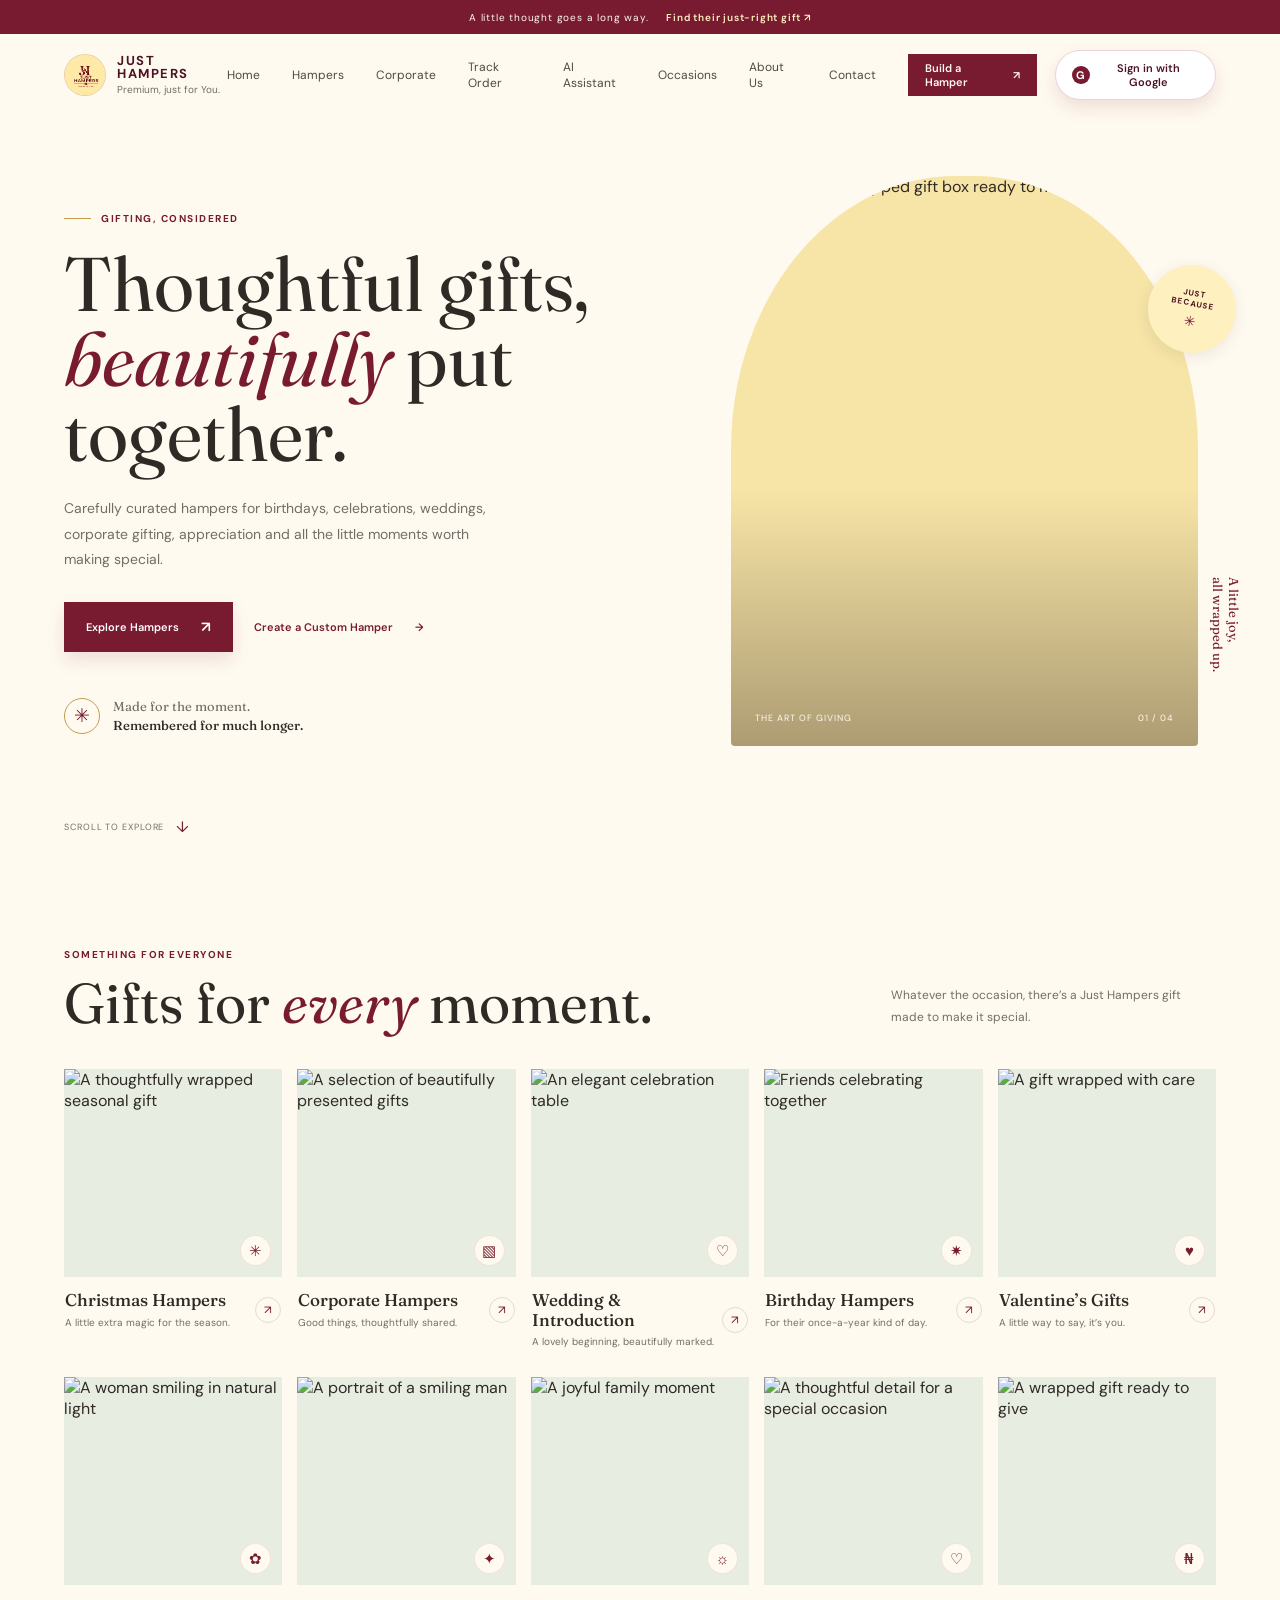
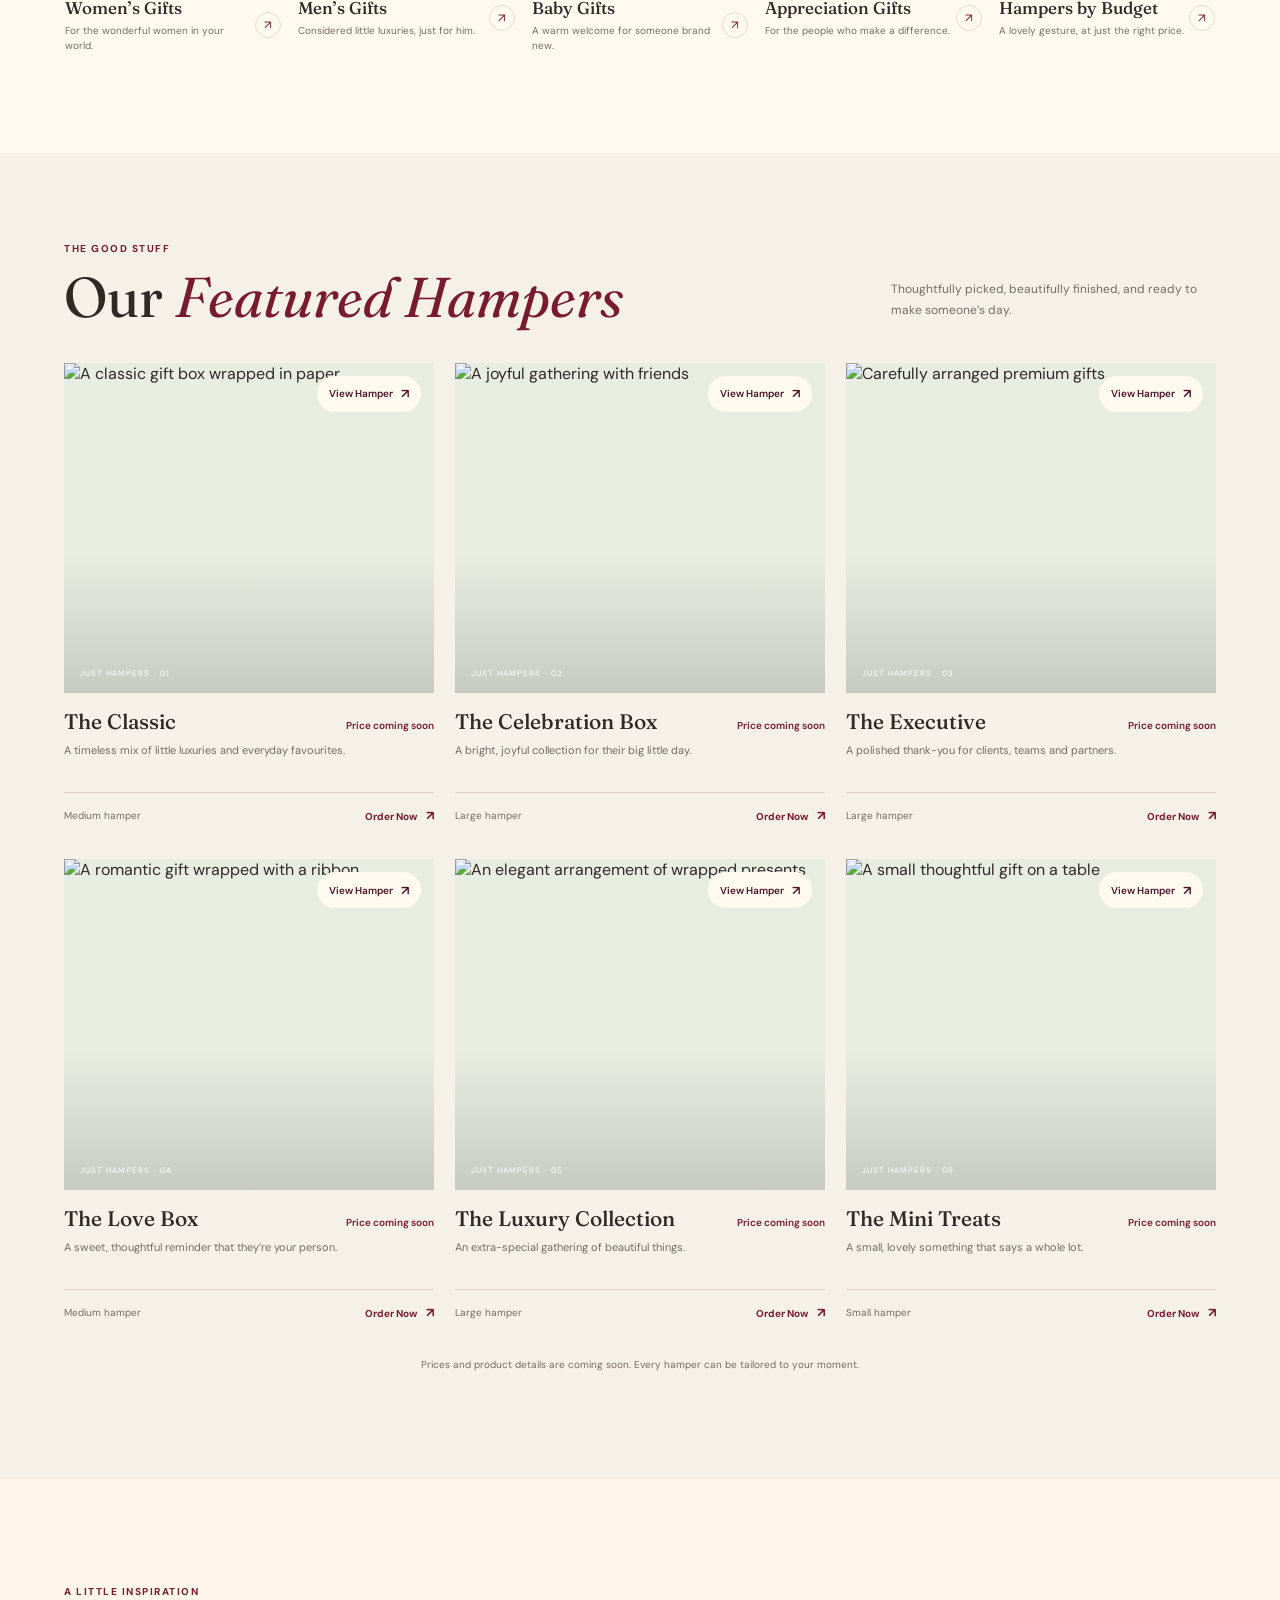
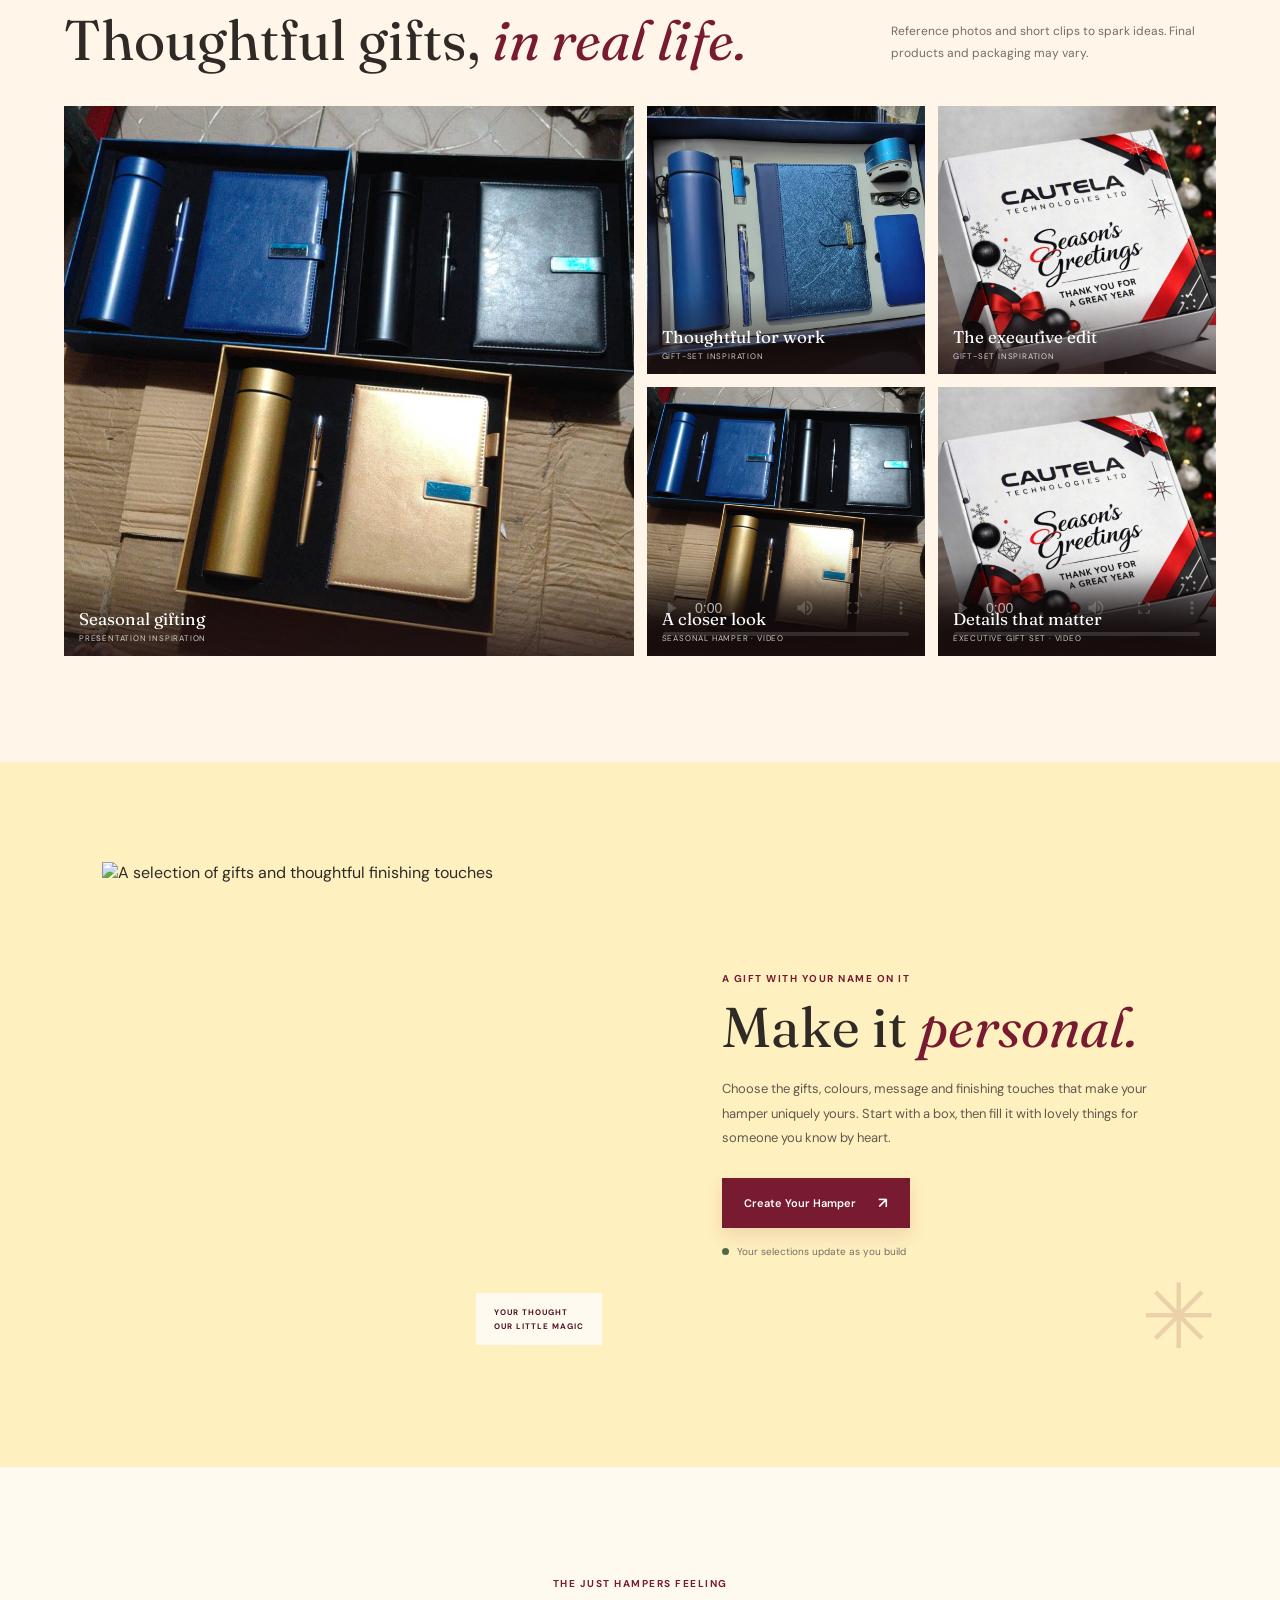
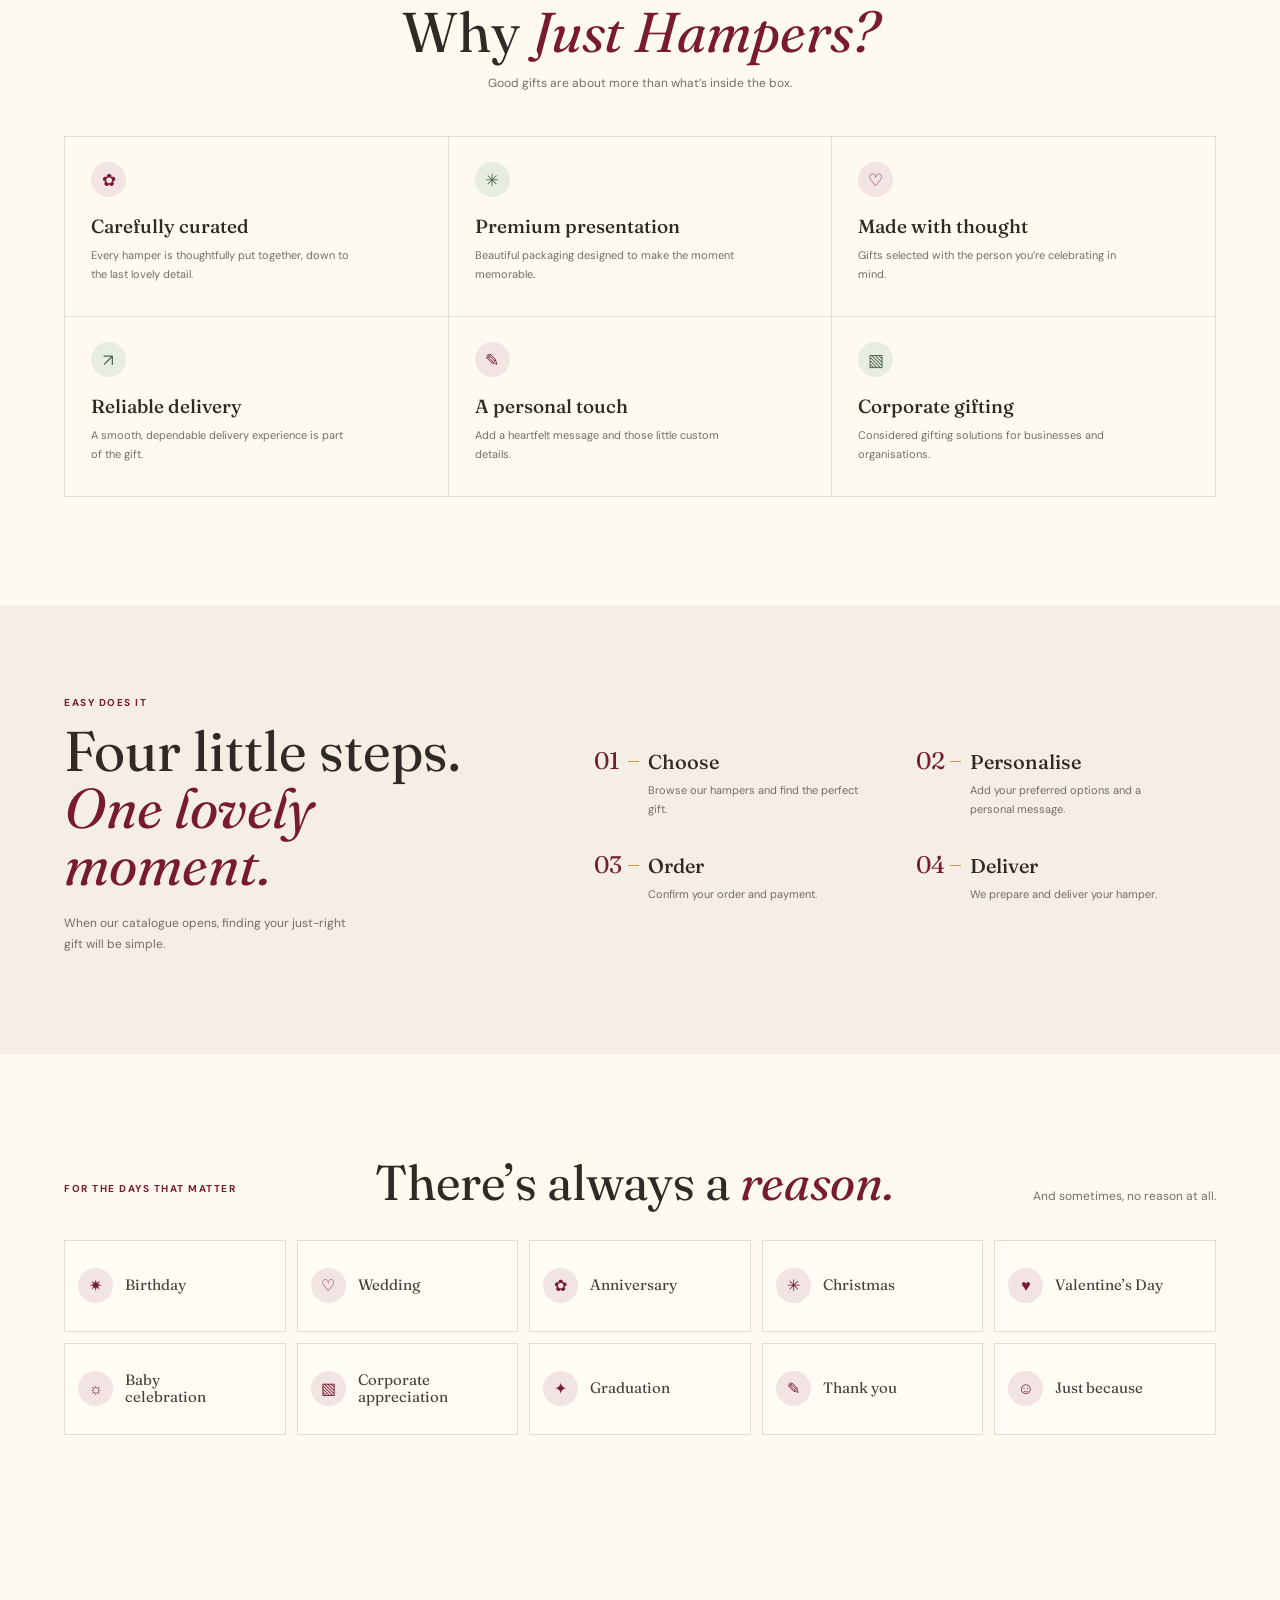
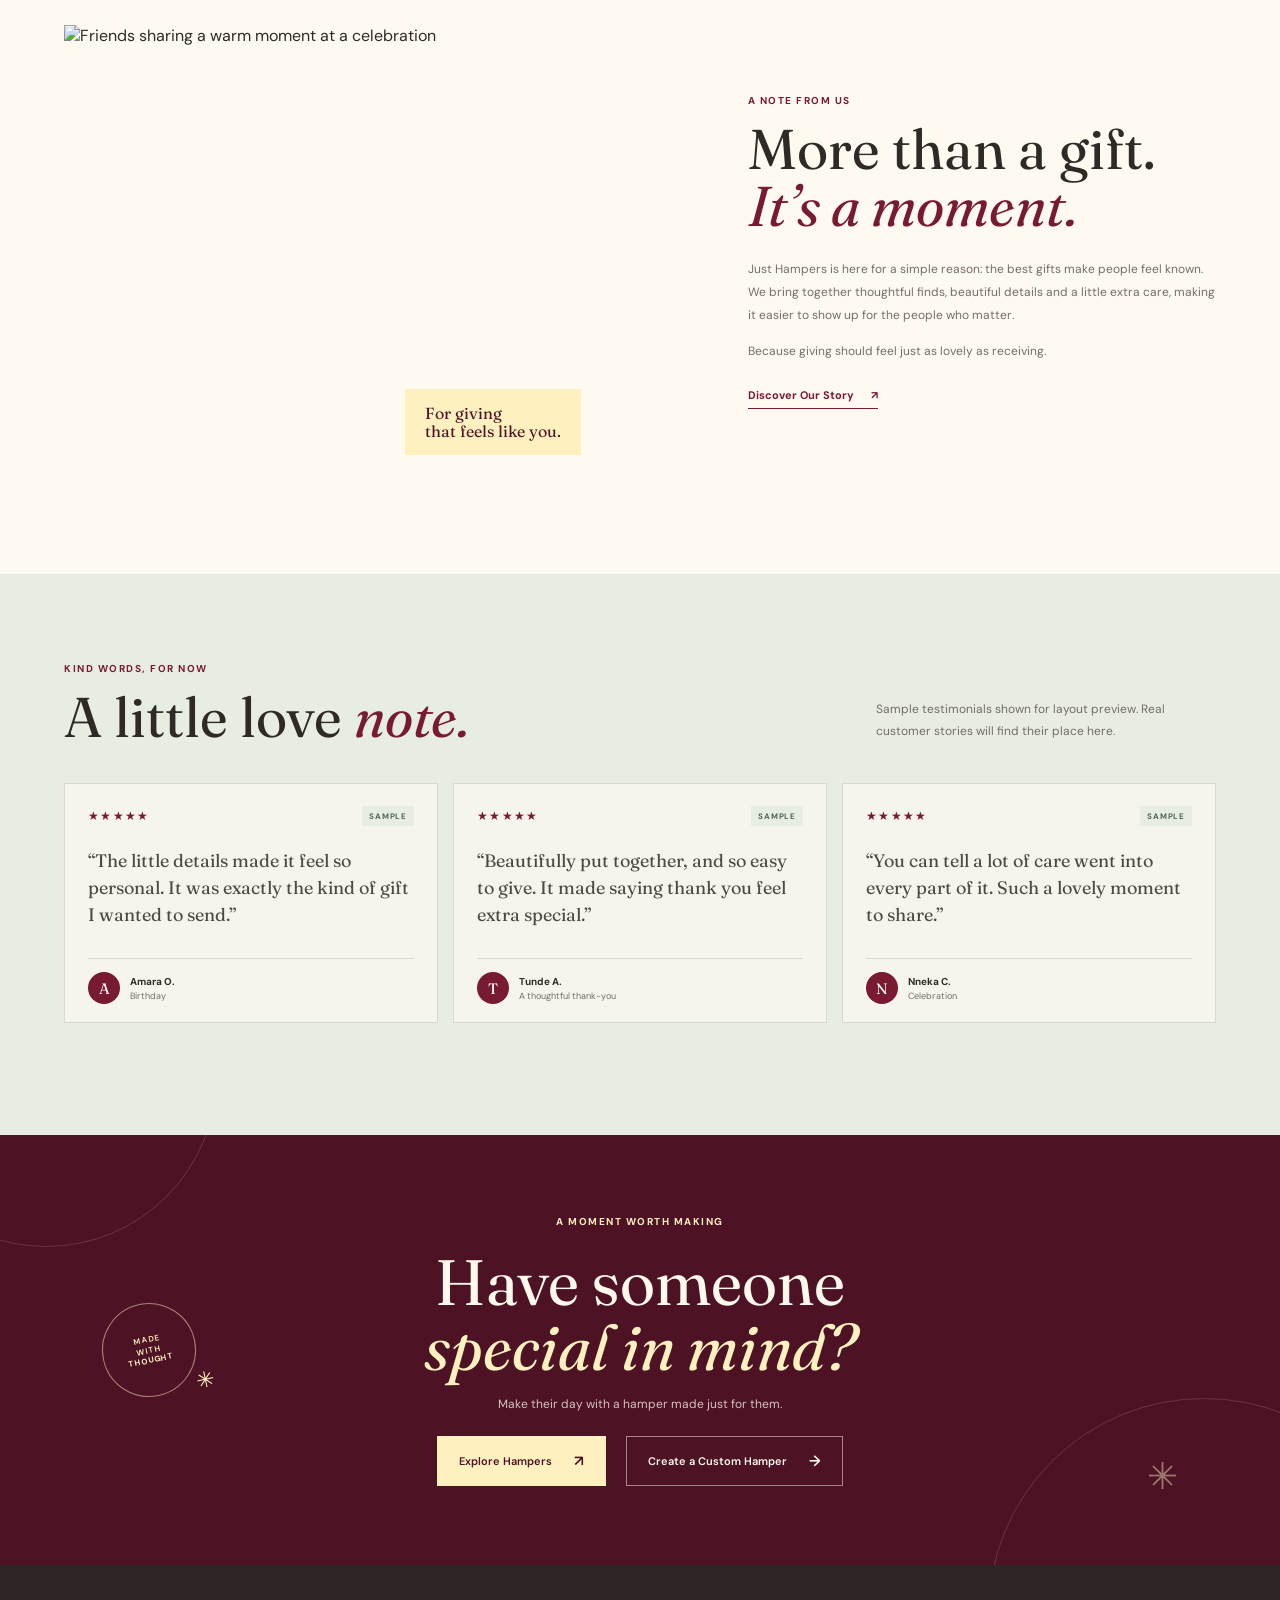
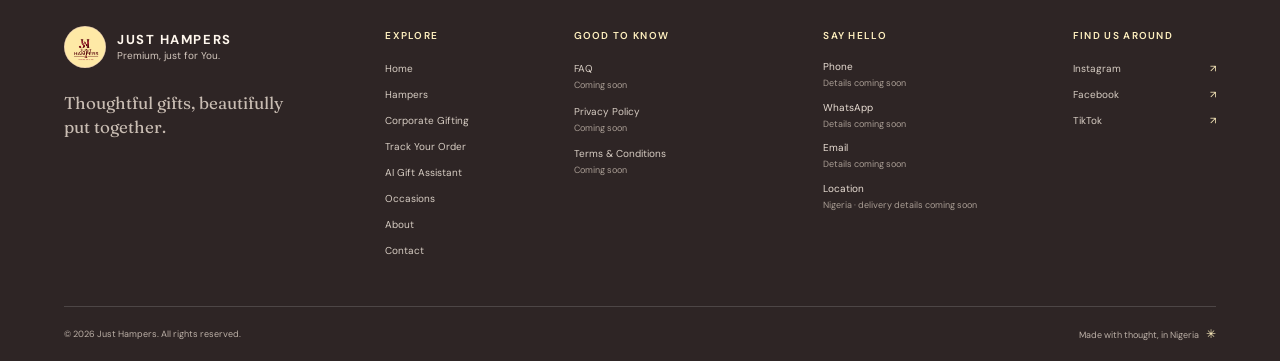
==== index.html @ 3b8e3d03 "Update app" ====
<!doctype html>
<html lang="en">
<head>
  <meta charset="utf-8">
  <meta name="viewport" content="width=device-width, initial-scale=1">
  <meta name="theme-color" content="#fff0bf">
  <meta name="description" content="Thoughtful gifts, beautifully put together. Discover carefully curated hampers for every person, occasion and little in-between moment.">
  <title>Just Hampers | Premium, just for You.</title>
  <link rel="preconnect" href="https://fonts.googleapis.com">
  <link rel="preconnect" href="https://fonts.gstatic.com" crossorigin>
  <link href="https://fonts.googleapis.com/css2?family=DM+Sans:wght@400;500;600;700&family=Fraunces:opsz,wght@9..144,400;9..144,500;9..144,600&display=swap" rel="stylesheet">
  <link rel="icon" type="image/jpeg" href="justhamperlogo.jpeg">
  <link rel="stylesheet" href="styles.css">
  <script defer src="js/auth.js"></script>
  <script defer src="js/data.js"></script>
  <script defer src="js/components.js"></script>
  <script defer src="js/main.js"></script>
</head>
<body>
  <a class="skip-link" href="#main">Skip to content</a>
  <div class="announcement"><span>A little thought goes a long way.</span><a href="#featured">Find their just-right gift <span aria-hidden="true">↗</span></a></div>
  <header class="site-header" id="site-header">
    <a class="brand" href="#home" aria-label="Just Hampers home">
      <img class="brand-mark" src="justhamperlogo.jpeg" alt="" width="46" height="46">
      <span class="brand-copy"><strong>JUST HAMPERS</strong><small>Premium, just for You.</small></span>
    </a>
    <button class="menu-toggle" type="button" aria-label="Open navigation menu" aria-expanded="false" aria-controls="primary-navigation">
      <span></span><span></span>
    </button>
    <nav class="primary-navigation" id="primary-navigation" aria-label="Primary navigation">
      <a href="#home">Home</a>
      <a href="#categories">Hampers</a>
      <a href="corporate.html">Corporate</a>
      <a href="tracking.html">Track Order</a>
      <a href="ai.html">AI Assistant</a>
      <a href="#occasions">Occasions</a>
      <a href="#about">About Us</a>
      <a href="#contact">Contact</a>
      <a class="nav-cta" href="builder.html">Build a Hamper <span aria-hidden="true">↗</span></a>
    </nav>
    <div class="auth-widget" data-auth-root aria-live="polite"></div>
  </header>

  <main id="main">
    <section class="hero section-wrap" id="home" aria-labelledby="hero-title">
      <div class="hero-copy reveal">
        <p class="eyebrow"><span class="eyebrow-line"></span> Gifting, considered</p>
        <h1 id="hero-title">Thoughtful gifts,<br><em>beautifully</em> put together.</h1>
        <p class="hero-intro">Carefully curated hampers for birthdays, celebrations, weddings, corporate gifting, appreciation and all the little moments worth making special.</p>
        <div class="hero-actions">
          <a class="button button-primary" href="#featured">Explore Hampers <span aria-hidden="true">↗</span></a>
          <a class="button button-text" href="builder.html">Create a Custom Hamper <span aria-hidden="true">→</span></a>
        </div>
        <div class="hero-note"><span class="note-spark" aria-hidden="true">✳</span><span>Made for the moment.<br><strong>Remembered for much longer.</strong></span></div>
      </div>
      <div class="hero-visual reveal" aria-label="A thoughtfully wrapped gift hamper">
        <div class="hero-image-frame">
          <img src="https://images.unsplash.com/photo-1549465220-1a8b9238cd48?auto=format&amp;fit=crop&amp;w=1200&amp;q=85" alt="A beautifully wrapped gift box ready to make someone's day" fetchpriority="high">
          <span class="image-caption"><span>THE ART OF GIVING</span><span>01 / 04</span></span>
        </div>
        <div class="hero-seal" aria-hidden="true"><span>JUST</span><span>BECAUSE</span><i>✳</i></div>
        <p class="hero-side-note">A little joy,<br>all wrapped up.</p>
      </div>
      <a class="scroll-cue" href="#categories"><span>Scroll to explore</span><span aria-hidden="true">↓</span></a>
    </section>

    <section class="categories-section section-pad" id="categories" aria-labelledby="categories-title">
      <div class="section-heading reveal">
        <div><p class="eyebrow">Something for everyone</p><h2 id="categories-title">Gifts for <em>every</em> moment.</h2></div>
        <p>Whatever the occasion, there’s a Just Hampers gift made to make it special.</p>
      </div>
      <div class="category-grid" id="category-grid" aria-live="polite"></div>
    </section>

    <section class="featured-section section-pad" id="featured" aria-labelledby="featured-title">
      <div class="section-heading reveal">
        <div><p class="eyebrow">The good stuff</p><h2 id="featured-title">Our <em>Featured Hampers</em></h2></div>
        <p>Thoughtfully picked, beautifully finished, and ready to make someone’s day.</p>
      </div>
      <div class="product-grid" id="product-grid" aria-live="polite"></div>
      <p class="catalogue-note">Prices and product details are coming soon. Every hamper can be tailored to your moment.</p>
    </section>

    <section class="gift-lookbook section-pad" id="gift-lookbook" aria-labelledby="lookbook-title">
      <div class="section-heading reveal">
        <div><p class="eyebrow">A little inspiration</p><h2 id="lookbook-title">Thoughtful gifts, <em>in real life.</em></h2></div>
        <p>Reference photos and short clips to spark ideas. Final products and packaging may vary.</p>
      </div>
      <div class="gift-gallery">
        <figure class="gift-gallery-card gift-gallery-lead reveal"><img src="oy.jpeg" alt="Seasonal corporate hamper in a white presentation box with red and black ribbon details" loading="lazy"><figcaption><span>Seasonal gifting</span><small>Presentation inspiration</small></figcaption></figure>
        <figure class="gift-gallery-card reveal"><img src="ylbk.jpeg" alt="Three premium desk gift sets with drink flasks, notebooks and pens" loading="lazy"><figcaption><span>Thoughtful for work</span><small>Gift-set inspiration</small></figcaption></figure>
        <figure class="gift-gallery-card reveal"><img src="iyn%20.jpeg" alt="Blue corporate gift box with a flask, notebook, pen and desk accessories" loading="lazy"><figcaption><span>The executive edit</span><small>Gift-set inspiration</small></figcaption></figure>
        <figure class="gift-gallery-card gift-gallery-video reveal"><video controls playsinline preload="metadata" poster="oy.jpeg" aria-label="Short video showcasing a seasonal corporate gift box"><source src="yru.mp4" type="video/mp4">Your browser does not support this video.</video><figcaption><span>A closer look</span><small>Seasonal hamper · video</small></figcaption></figure>
        <figure class="gift-gallery-card gift-gallery-video reveal"><video controls playsinline preload="metadata" poster="iyn%20.jpeg" aria-label="Short video showcasing a blue executive gift set"><source src="kbh76.mp4" type="video/mp4">Your browser does not support this video.</video><figcaption><span>Details that matter</span><small>Executive gift set · video</small></figcaption></figure>
      </div>
    </section>

    <section class="custom-section" id="custom" aria-labelledby="custom-title">
      <div class="custom-visual reveal">
        <img src="https://images.unsplash.com/photo-1513201099705-a9746e1e201f?auto=format&amp;fit=crop&amp;w=1200&amp;q=85" alt="A selection of gifts and thoughtful finishing touches" loading="lazy">
        <div class="custom-photo-label"><span>YOUR THOUGHT</span><span>OUR LITTLE MAGIC</span></div>
      </div>
      <div class="custom-copy reveal">
        <p class="eyebrow">A gift with your name on it</p>
        <h2 id="custom-title">Make it <em>personal.</em></h2>
        <p>Choose the gifts, colours, message and finishing touches that make your hamper uniquely yours. Start with a box, then fill it with lovely things for someone you know by heart.</p>
        <a class="button button-primary" href="builder.html">Create Your Hamper <span aria-hidden="true">↗</span></a>
        <span class="coming-note"><span class="status-dot"></span> Your selections update as you build</span>
      </div>
      <span class="custom-star" aria-hidden="true">✳</span>
    </section>

    <section class="why-section section-pad" aria-labelledby="why-title">
      <div class="section-heading section-heading-centered reveal">
        <div><p class="eyebrow">The Just Hampers feeling</p><h2 id="why-title">Why <em>Just Hampers?</em></h2></div>
        <p>Good gifts are about more than what’s inside the box.</p>
      </div>
      <div class="feature-grid" id="feature-grid"></div>
    </section>

    <section class="process-section section-pad" aria-labelledby="process-title">
      <div class="process-heading reveal"><p class="eyebrow">Easy does it</p><h2 id="process-title">Four little steps.<br><em>One lovely moment.</em></h2><p>When our catalogue opens, finding your just-right gift will be simple.</p></div>
      <div class="process-list" id="process-list"></div>
    </section>

    <section class="occasion-section section-pad" id="occasions" aria-labelledby="occasion-title">
      <div class="occasion-heading reveal"><p class="eyebrow">For the days that matter</p><h2 id="occasion-title">There’s always a <em>reason.</em></h2><p>And sometimes, no reason at all.</p></div>
      <div class="occasion-track" id="occasion-track" aria-label="Occasions for gifting"></div>
    </section>

    <section class="about-section section-pad" id="about" aria-labelledby="about-title">
      <div class="about-image reveal"><img src="https://images.unsplash.com/photo-1527529482837-4698179dc6ce?auto=format&amp;fit=crop&amp;w=1000&amp;q=85" alt="Friends sharing a warm moment at a celebration" loading="lazy"><span class="about-image-note">For giving<br>that feels like you.</span></div>
      <div class="about-copy reveal"><p class="eyebrow">A note from us</p><h2 id="about-title">More than a gift.<br><em>It’s a moment.</em></h2><p>Just Hampers is here for a simple reason: the best gifts make people feel known. We bring together thoughtful finds, beautiful details and a little extra care, making it easier to show up for the people who matter.</p><p>Because giving should feel just as lovely as receiving.</p><a class="text-link" href="#contact">Discover Our Story <span aria-hidden="true">↗</span></a></div>
    </section>

    <section class="testimonial-section section-pad" aria-labelledby="testimonial-title">
      <div class="section-heading reveal"><div><p class="eyebrow">Kind words, for now</p><h2 id="testimonial-title">A little love <em>note.</em></h2></div><p>Sample testimonials shown for layout preview. Real customer stories will find their place here.</p></div>
      <div class="testimonial-grid" id="testimonial-grid"></div>
    </section>

    <section class="final-cta" aria-labelledby="cta-title">
      <div class="cta-stamp" aria-hidden="true">MADE<br>WITH<br><span>THOUGHT</span><i>✳</i></div>
      <p class="eyebrow">A moment worth making</p>
      <h2 id="cta-title">Have someone<br><em>special in mind?</em></h2>
      <p>Make their day with a hamper made just for them.</p>
      <div class="hero-actions cta-actions"><a class="button button-light" href="#featured">Explore Hampers <span aria-hidden="true">↗</span></a><a class="button button-outline-light" href="builder.html">Create a Custom Hamper <span aria-hidden="true">→</span></a></div>
      <span class="cta-decoration" aria-hidden="true">✳</span>
    </section>
  </main>

  <footer class="site-footer" id="contact">
    <div class="footer-main">
      <div class="footer-brand"><a class="brand brand-footer" href="#home"><img class="brand-mark" src="justhamperlogo.jpeg" alt="" width="46" height="46"><span class="brand-copy"><strong>JUST HAMPERS</strong><small>Premium, just for You.</small></span></a><p>Thoughtful gifts, beautifully<br>put together.</p></div>
      <div class="footer-column"><h2>Explore</h2><a href="#home">Home</a><a href="#categories">Hampers</a><a href="corporate.html">Corporate Gifting</a><a href="tracking.html">Track Your Order</a><a href="ai.html">AI Gift Assistant</a><a href="#occasions">Occasions</a><a href="#about">About</a><a href="#contact">Contact</a></div>
      <div class="footer-column"><h2>Good to know</h2><button type="button" data-dialog="info" data-title="Frequently asked questions">FAQ <span>Coming soon</span></button><button type="button" data-dialog="info" data-title="Privacy policy">Privacy Policy <span>Coming soon</span></button><button type="button" data-dialog="info" data-title="Terms &amp; conditions">Terms &amp; Conditions <span>Coming soon</span></button></div>
      <div class="footer-column footer-contact"><h2>Say hello</h2><p>Phone <span>Details coming soon</span></p><p>WhatsApp <span>Details coming soon</span></p><p>Email <span>Details coming soon</span></p><p>Location <span>Nigeria · delivery details coming soon</span></p></div>
      <div class="footer-column footer-social"><h2>Find us around</h2><a href="#contact" aria-label="Instagram details coming soon">Instagram <span>↗</span></a><a href="#contact" aria-label="Facebook details coming soon">Facebook <span>↗</span></a><a href="#contact" aria-label="TikTok details coming soon">TikTok <span>↗</span></a></div>
    </div>
    <div class="footer-bottom"><span>© 2026 Just Hampers. All rights reserved.</span><span>Made with thought, in Nigeria <i aria-hidden="true">✳</i></span></div>
  </footer>

  <dialog class="site-dialog" id="site-dialog" aria-labelledby="dialog-title">
    <button class="dialog-close" type="button" aria-label="Close dialog">×</button>
    <p class="eyebrow">JUST HAMPERS</p><h2 id="dialog-title">A little more soon.</h2><p id="dialog-copy">We’re putting the finishing touches on this experience. Check back soon.</p><button class="button button-primary dialog-action" type="button">Lovely, thanks <span aria-hidden="true">↗</span></button>
  </dialog>
</body>
</html>
---- styles.css ----
:root {
  color-scheme: light;
  --paper: #fffaf0;
  --cream: #fff0bf;
  --cream-deep: #f7e5a7;
  --ink: #302a27;
  --muted: #746d67;
  --berry: #781b31;
  --berry-dark: #4d1325;
  --berry-soft: #f3e4e4;
  --sage: #e8ede2;
  --sage-dark: #52664c;
  --peach: #f2d9ca;
  --gold: #c69b4c;
  --line: rgba(73, 40, 36, .15);
  --serif: 'Fraunces', Georgia, serif;
  --sans: 'DM Sans', 'Helvetica Neue', sans-serif;
  --content: 1240px;
  font-family: var(--sans);
  color: var(--ink);
  background: var(--paper);
  font-synthesis: none;
  text-rendering: optimizeLegibility;
  -webkit-font-smoothing: antialiased;
  -moz-osx-font-smoothing: grayscale;
  scroll-behavior: smooth;
}

* { box-sizing: border-box; }
body { margin: 0; min-width: 320px; background: var(--paper); }
body.menu-open { overflow: hidden; }
button, a { font: inherit; }
a { color: inherit; text-decoration: none; }
button { color: inherit; }
img { display: block; max-width: 100%; }
::selection { color: #fffaf0; background: var(--berry); }

.skip-link { position: fixed; z-index: 100; top: 8px; left: 8px; padding: 12px 16px; color: #fff; background: var(--berry-dark); transform: translateY(-150%); }
.skip-link:focus { transform: translateY(0); }
:focus-visible { outline: 3px solid var(--gold); outline-offset: 4px; }

.announcement { min-height: 34px; display: flex; align-items: center; justify-content: center; gap: 18px; padding: 6px 20px; color: #fff9ef; background: var(--berry); font-size: 10px; letter-spacing: .08em; }
.announcement a { color: var(--cream); font-weight: 600; transition: color .2s ease; }
.announcement a:hover { color: #fff; }

.site-header { position: sticky; z-index: 20; top: 0; display: flex; align-items: center; justify-content: space-between; width: 100%; min-height: 82px; padding: 12px max(5vw, calc((100vw - var(--content)) / 2)); border-bottom: 1px solid transparent; background: rgba(255, 250, 240, .94); transition: min-height .25s ease, box-shadow .25s ease, border-color .25s ease, background .25s ease; backdrop-filter: blur(14px); }
.site-header.is-scrolled { min-height: 70px; border-color: var(--line); box-shadow: 0 7px 24px rgba(63, 38, 29, .08); background: rgba(255, 250, 240, .98); }
.brand { display: inline-flex; align-items: center; gap: 11px; min-width: 0; }
.brand-mark { width: 42px; height: 42px; flex: 0 0 42px; border: 1px solid rgba(120, 27, 49, .16); border-radius: 50%; background: var(--cream); object-fit: cover; object-position: center 38%; }
.brand-copy { display: flex; flex-direction: column; gap: 3px; }
.brand-copy strong { color: var(--berry-dark); font-size: 13px; line-height: 1; letter-spacing: .12em; }
.brand-copy small { color: var(--muted); font-size: 10px; }
.primary-navigation { display: flex; align-items: center; gap: clamp(18px, 2.5vw, 34px); }
.primary-navigation > a:not(.nav-cta) { position: relative; padding: 8px 0; color: #514943; font-size: 12px; transition: color .2s ease; }
.primary-navigation > a:not(.nav-cta)::after { position: absolute; right: 0; bottom: 2px; left: 0; height: 1px; background: var(--berry); content: ''; transform: scaleX(0); transform-origin: left; transition: transform .2s ease; }
.primary-navigation > a:not(.nav-cta):hover { color: var(--berry); }
.primary-navigation > a:not(.nav-cta):hover::after { transform: scaleX(1); }
.nav-cta { display: inline-flex; align-items: center; gap: 14px; min-height: 42px; padding: 0 17px; color: #fffaf0; background: var(--berry); font-size: 11px; font-weight: 600; transition: transform .2s ease, background .2s ease; }
.nav-cta:hover { background: var(--berry-dark); transform: translateY(-2px); }

.auth-widget { display: flex; align-items: center; justify-content: flex-end; margin-left: 18px; }
.auth-widget-inline { margin-left: 12px; }
.auth-chip {
  display: inline-flex;
  align-items: center;
  gap: 10px;
  padding: 8px 12px;
  border: 1px solid rgba(120, 27, 49, 0.18);
  border-radius: 999px;
  background: rgba(255, 255, 255, 0.72);
  box-shadow: 0 8px 18px rgba(58, 39, 31, 0.06);
}
.auth-avatar {
  width: 32px;
  height: 32px;
  border: 1px solid rgba(120, 27, 49, 0.2);
  border-radius: 50%;
  object-fit: cover;
}
.auth-copy { display: flex; flex-direction: column; line-height: 1.1; }
.auth-copy span { color: var(--muted); font-size: 9px; text-transform: uppercase; letter-spacing: 0.08em; }
.auth-copy strong { color: var(--ink); font-size: 12px; }
.auth-signout, .auth-button {
  border: 1px solid rgba(120, 27, 49, 0.18);
  border-radius: 999px;
  background: #fff;
  color: var(--berry-dark);
  font: inherit;
  font-size: 11px;
  font-weight: 600;
  cursor: pointer;
  transition: transform 0.2s ease, box-shadow 0.2s ease;
}
.auth-signout { padding: 7px 10px; }
.auth-button {
  display: inline-flex;
  align-items: center;
  gap: 8px;
  padding: 10px 16px;
  box-shadow: 0 8px 18px rgba(120, 27, 49, 0.12);
}
.auth-button span { display: inline-flex; align-items: center; justify-content: center; width: 18px; height: 18px; border-radius: 50%; background: var(--berry); color: white; font-weight: 700; }
.auth-button:hover, .auth-signout:hover { transform: translateY(-1px); }
.welcome-line { margin: 8px 0 0; color: var(--berry-dark); font-size: 12px; font-weight: 600; }
.auth-gate-note {
  margin-top: 10px;
  padding: 10px 12px;
  border: 1px solid rgba(120, 27, 49, 0.18);
  border-radius: 12px;
  background: #fff7f0;
  color: var(--muted);
  font-size: 12px;
  line-height: 1.5;
}
.auth-gate-note strong { color: var(--berry-dark); }
.menu-toggle { display: none; }

.section-wrap, .section-pad { width: min(var(--content), calc(100% - 10vw)); margin-inline: auto; }
.section-pad { padding-block: 106px; }
.hero { position: relative; display: grid; grid-template-columns: minmax(0, .95fr) minmax(350px, .9fr); align-items: center; gap: clamp(55px, 8vw, 116px); min-height: min(750px, calc(100svh - 116px)); padding-block: 60px 100px; }
.hero-copy { position: relative; z-index: 1; padding-top: 5px; }
.eyebrow { display: flex; align-items: center; gap: 10px; margin: 0 0 20px; color: var(--berry); font-size: 10px; font-weight: 700; letter-spacing: .15em; line-height: 1.4; text-transform: uppercase; }
.eyebrow-line { display: block; width: 27px; height: 1px; background: var(--gold); }
h1, h2, h3, p { margin-top: 0; }
h1, h2 { font-family: var(--serif); font-weight: 400; }
h1 { max-width: 650px; margin-bottom: 24px; font-size: clamp(46px, 6.2vw, 76px); line-height: .99; letter-spacing: 0; }
h1 em, h2 em { color: var(--berry); font-weight: 400; }
.hero-intro { max-width: 445px; margin-bottom: 29px; color: var(--muted); font-size: 14px; line-height: 1.85; }
.hero-actions { display: flex; flex-wrap: wrap; align-items: center; gap: 12px 20px; }
.button { min-height: 50px; display: inline-flex; align-items: center; justify-content: center; gap: 22px; padding: 0 21px; border: 1px solid transparent; border-radius: 0; font-size: 11px; font-weight: 600; cursor: pointer; transition: color .22s ease, background .22s ease, border-color .22s ease, transform .22s ease, box-shadow .22s ease; }
.button:hover { transform: translateY(-2px); }
.button-primary { color: white; background: var(--berry); box-shadow: 0 8px 18px rgba(120, 27, 49, .12); }
.button-primary:hover { background: var(--berry-dark); box-shadow: 0 12px 22px rgba(120, 27, 49, .2); }
.button-primary span, .button-light span, .button-outline-light span { font-size: 15px; }
.button-text { padding-inline: 0; color: var(--berry); background: transparent; }
.button-text:hover { color: var(--berry-dark); }
.hero-note { display: flex; align-items: center; gap: 13px; margin-top: 45px; color: var(--muted); font-family: var(--serif); font-size: 13px; line-height: 1.45; }
.hero-note strong { color: var(--ink); font-weight: 500; }
.note-spark { display: grid; width: 36px; height: 36px; place-items: center; border: 1px solid var(--gold); border-radius: 50%; color: var(--berry); font-size: 19px; }
.hero-visual { position: relative; justify-self: end; width: min(100%, 485px); padding: 0 18px 20px 0; }
.hero-image-frame { position: relative; overflow: hidden; width: 100%; aspect-ratio: .82; border-radius: 48% 48% 4px 4px; background: var(--cream-deep); }
.hero-image-frame::after { position: absolute; inset: 55% 0 0; background: linear-gradient(transparent, rgba(35, 20, 17, .35)); content: ''; }
.hero-image-frame img { width: 100%; height: 100%; object-fit: cover; object-position: 50% 50%; animation: image-drift 14s ease-in-out infinite alternate; }
.image-caption { position: absolute; z-index: 1; right: 24px; bottom: 22px; left: 24px; display: flex; justify-content: space-between; color: #fffaf0; font-size: 9px; letter-spacing: .11em; }
.hero-seal { position: absolute; top: 15%; right: -20px; display: flex; width: 88px; height: 88px; flex-direction: column; align-items: center; justify-content: center; border-radius: 50%; color: var(--berry-dark); background: var(--cream); box-shadow: 0 4px 16px rgba(48, 27, 22, .09); font-size: 8px; font-weight: 700; letter-spacing: .12em; transform: rotate(10deg); }
.hero-seal i { margin-top: 4px; color: var(--berry); font-size: 14px; font-style: normal; }
.hero-side-note { position: absolute; right: -10px; bottom: 19%; color: var(--berry); font-family: var(--serif); font-size: 13px; line-height: 1.25; transform: rotate(90deg) translateX(50%); transform-origin: right; }
.scroll-cue { position: absolute; bottom: 29px; left: 0; display: flex; align-items: center; gap: 12px; color: var(--muted); font-size: 9px; letter-spacing: .1em; text-transform: uppercase; }
.scroll-cue span:last-child { color: var(--berry); font-size: 15px; }

.section-heading { display: flex; align-items: end; justify-content: space-between; gap: 36px; margin-bottom: 38px; }
.section-heading .eyebrow, .occasion-heading .eyebrow, .process-heading .eyebrow, .about-copy .eyebrow, .custom-copy .eyebrow { margin-bottom: 12px; }
.section-heading h2, .occasion-heading h2, .process-heading h2, .about-copy h2, .custom-copy h2, .final-cta h2 { margin: 0; font-size: clamp(37px, 4.5vw, 56px); line-height: 1.02; }
.section-heading > p { max-width: 325px; margin: 0 0 3px; color: var(--muted); font-size: 12px; line-height: 1.8; }
.categories-section { padding-top: 82px; padding-bottom: 96px; }
.category-grid { display: grid; grid-template-columns: repeat(5, minmax(0, 1fr)); gap: 24px 15px; }
.category-card { min-width: 0; }
.category-card > a { display: block; height: 100%; }
.category-image { position: relative; overflow: hidden; aspect-ratio: 1.05; background: var(--sage); }
.category-image img { width: 100%; height: 100%; object-fit: cover; transition: transform .6s cubic-bezier(.2,.65,.3,1), filter .35s ease; }
.category-card:hover .category-image img { transform: scale(1.055); filter: saturate(1.04); }
.category-icon { position: absolute; right: 11px; bottom: 11px; display: grid; width: 31px; height: 31px; place-items: center; border: 1px solid rgba(120, 27, 49, .1); border-radius: 50%; color: var(--berry); background: var(--paper); font-size: 15px; }
.category-copy { display: flex; align-items: center; justify-content: space-between; gap: 5px; padding: 13px 1px 4px; }
.category-copy h3 { margin: 0 0 5px; color: var(--ink); font-family: var(--serif); font-size: 17px; font-weight: 500; line-height: 1.15; }
.category-copy p { margin: 0; color: var(--muted); font-size: 10px; line-height: 1.5; }
.round-arrow { display: grid; width: 26px; height: 26px; flex: 0 0 26px; place-items: center; border: 1px solid var(--line); border-radius: 50%; color: var(--berry); font-size: 12px; transition: color .2s ease, background .2s ease, border-color .2s ease; }
.category-card:hover .round-arrow { color: white; background: var(--berry); border-color: var(--berry); }

.featured-section { padding-top: 89px; padding-bottom: 108px; background: #f5f0e8; }
.featured-section.section-pad { width: 100%; padding-inline: max(5vw, calc((100vw - var(--content)) / 2)); }
.product-grid { display: grid; grid-template-columns: repeat(3, minmax(0, 1fr)); gap: 32px 21px; }
.product-card { min-width: 0; }
.product-image { position: relative; overflow: hidden; aspect-ratio: 1.12; background: var(--sage); }
.product-image::after { position: absolute; inset: 58% 0 0; background: linear-gradient(transparent, rgba(30, 21, 17, .16)); content: ''; pointer-events: none; }
.product-image img { width: 100%; height: 100%; object-fit: cover; transition: transform .7s cubic-bezier(.2,.65,.3,1); }
.product-card:hover .product-image img { transform: scale(1.04); }
.product-edition { position: absolute; z-index: 1; bottom: 15px; left: 16px; color: white; font-size: 8px; letter-spacing: .13em; }
.product-view { position: absolute; z-index: 2; top: 13px; right: 13px; display: inline-flex; min-height: 36px; align-items: center; gap: 8px; padding: 0 12px; border: 0; border-radius: 999px; color: var(--berry-dark); background: var(--paper); font-size: 10px; font-weight: 600; cursor: pointer; transition: color .2s ease, background .2s ease, transform .2s ease; }
.product-view:hover { color: white; background: var(--berry); transform: translateY(-2px); }
.product-view span { font-size: 13px; }
.product-copy { padding-top: 15px; }
.product-title-row { display: flex; align-items: baseline; justify-content: space-between; gap: 12px; }
.product-title-row h3 { margin: 0; font-family: var(--serif); font-size: 21px; font-weight: 500; }
.product-price { color: var(--berry); font-size: 10px; font-weight: 600; white-space: nowrap; }
.product-copy > p { min-height: 38px; margin: 7px 0 13px; color: var(--muted); font-size: 11px; line-height: 1.65; }
.product-meta { display: flex; align-items: center; justify-content: space-between; gap: 8px; padding-top: 11px; border-top: 1px solid var(--line); }
.product-meta > span { color: var(--muted); font-size: 10px; }
.product-meta button { padding: 3px 0; border: 0; color: var(--berry); background: transparent; font-size: 10px; font-weight: 700; cursor: pointer; }
.product-meta button span { margin-left: 7px; font-size: 13px; }
.catalogue-note { margin: 34px 0 0; color: var(--muted); font-size: 10px; text-align: center; }

.gift-lookbook.section-pad { width: 100%; padding-inline: max(5vw, calc((100vw - var(--content)) / 2)); background: #fff6e9; }
.gift-gallery { display: grid; grid-template-columns: repeat(4, minmax(0, 1fr)); grid-auto-rows: clamp(190px, 21vw, 270px); gap: 13px; }
.gift-gallery-card { position: relative; overflow: hidden; min-width: 0; min-height: 0; margin: 0; background: var(--cream-deep); }
.gift-gallery-card img, .gift-gallery-card video { width: 100%; height: 100%; object-fit: cover; transition: transform .55s cubic-bezier(.2,.65,.3,1); }
.gift-gallery-card:hover img { transform: scale(1.035); }
.gift-gallery-card figcaption { position: absolute; right: 0; bottom: 0; left: 0; display: flex; flex-direction: column; gap: 4px; padding: 35px 15px 13px; color: white; background: linear-gradient(transparent, rgba(34, 19, 19, .78)); pointer-events: none; }
.gift-gallery-card figcaption span { font-family: var(--serif); font-size: 17px; }
.gift-gallery-card figcaption small { color: rgba(255, 250, 240, .8); font-size: 8px; letter-spacing: .1em; text-transform: uppercase; }
.gift-gallery-lead { grid-column: span 2; grid-row: span 2; }
.gift-gallery-video video { display: block; background: #241b1b; }
.custom-section { position: relative; display: grid; grid-template-columns: minmax(0, 1.05fr) minmax(0, .95fr); align-items: center; gap: clamp(55px, 9vw, 130px); overflow: hidden; padding: 100px max(8vw, calc((100vw - 1100px) / 2)); background: var(--cream); }
.custom-visual { position: relative; width: 100%; max-width: 480px; }
.custom-visual img { width: 100%; aspect-ratio: .95; object-fit: cover; }
.custom-photo-label { position: absolute; right: -20px; bottom: 22px; display: flex; flex-direction: column; gap: 4px; padding: 14px 18px; color: var(--berry-dark); background: var(--paper); font-size: 8px; font-weight: 700; letter-spacing: .13em; }
.custom-copy { position: relative; z-index: 1; max-width: 430px; }
.custom-copy h2 { margin-bottom: 22px; }
.custom-copy > p:not(.eyebrow) { margin-bottom: 27px; color: #625851; font-size: 13px; line-height: 1.9; }
.coming-note { display: flex; align-items: center; gap: 8px; margin-top: 17px; color: var(--muted); font-size: 10px; }
.status-dot { width: 7px; height: 7px; border-radius: 50%; background: var(--sage-dark); }
.custom-star { position: absolute; right: 5%; bottom: 13%; color: rgba(120, 27, 49, .15); font-size: 90px; }

.why-section { padding-top: 110px; padding-bottom: 108px; }
.section-heading-centered { align-items: center; flex-direction: column; gap: 12px; margin-bottom: 42px; text-align: center; }
.section-heading-centered .eyebrow { justify-content: center; }
.section-heading-centered > p { max-width: 390px; margin: 0; }
.feature-grid { display: grid; grid-template-columns: repeat(3, minmax(0, 1fr)); border-top: 1px solid var(--line); border-left: 1px solid var(--line); }
.feature-card { min-height: 180px; padding: 25px 26px 20px; border-right: 1px solid var(--line); border-bottom: 1px solid var(--line); transition: background .25s ease; }
.feature-card:hover { background: #fff3d8; }
.feature-icon { display: grid; width: 35px; height: 35px; margin-bottom: 17px; place-items: center; border-radius: 50%; color: var(--berry); background: var(--berry-soft); font-size: 17px; }
.feature-card:nth-child(2n) .feature-icon { color: var(--sage-dark); background: var(--sage); }
.feature-card h3 { margin: 0 0 8px; font-family: var(--serif); font-size: 19px; font-weight: 500; }
.feature-card p { max-width: 260px; margin: 0; color: var(--muted); font-size: 11px; line-height: 1.7; }

.process-section { display: grid; grid-template-columns: .85fr 1.15fr; gap: 70px; padding-top: 91px; padding-bottom: 98px; background: #f4eee5; }
.process-section.section-pad { width: 100%; padding-inline: max(5vw, calc((100vw - var(--content)) / 2)); }
.process-heading h2 { margin-bottom: 19px; }
.process-heading > p:last-child { max-width: 300px; margin: 0; color: var(--muted); font-size: 12px; line-height: 1.8; }
.process-list { display: grid; grid-template-columns: repeat(2, minmax(0, 1fr)); align-content: center; gap: 29px 23px; }
.process-step { position: relative; padding: 3px 5px 2px 54px; }
.step-number { position: absolute; top: 0; left: 0; color: var(--berry); font-family: var(--serif); font-size: 24px; }
.step-connector { position: absolute; top: 15px; left: 34px; width: 11px; height: 1px; background: var(--gold); }
.process-step h3 { margin: 0 0 7px; font-family: var(--serif); font-size: 20px; font-weight: 500; }
.process-step p { max-width: 215px; margin: 0; color: var(--muted); font-size: 11px; line-height: 1.7; }

.occasion-section { padding-top: 104px; padding-bottom: 100px; }
.occasion-heading { display: flex; align-items: end; justify-content: space-between; gap: 20px; margin-bottom: 32px; }
.occasion-heading .eyebrow { display: block; }
.occasion-heading h2 { font-size: clamp(35px, 4vw, 49px); }
.occasion-heading > p:last-child { margin: 0 0 4px; color: var(--muted); font-size: 12px; }
.occasion-track { display: grid; grid-template-columns: repeat(5, minmax(0, 1fr)); gap: 11px; }
.occasion-card { position: relative; display: flex; min-height: 92px; align-items: center; gap: 12px; padding: 14px 13px; border: 1px solid var(--line); background: rgba(255,255,255,.36); transition: color .2s ease, background .2s ease, border-color .2s ease, transform .2s ease; }
.occasion-card > span:first-child { display: grid; width: 35px; height: 35px; flex: 0 0 35px; place-items: center; border-radius: 50%; color: var(--berry); background: var(--berry-soft); font-size: 16px; }
.occasion-card > span:nth-child(2) { max-width: 110px; color: #48413b; font-family: var(--serif); font-size: 15px; line-height: 1.1; }
.occasion-card i { position: absolute; top: 12px; right: 12px; color: var(--berry); font-size: 11px; font-style: normal; opacity: 0; transform: translate(-3px, 3px); transition: opacity .2s ease, transform .2s ease; }
.occasion-card:hover { border-color: var(--berry); background: #fff4de; transform: translateY(-3px); }
.occasion-card:hover i { opacity: 1; transform: translate(0); }

.about-section { display: grid; grid-template-columns: minmax(0, .95fr) minmax(0, .8fr); align-items: center; gap: clamp(55px, 10vw, 140px); padding-top: 90px; padding-bottom: 96px; }
.about-image { position: relative; max-width: 490px; }
.about-image img { width: 100%; aspect-ratio: 1.08; object-fit: cover; }
.about-image-note { position: absolute; right: -27px; bottom: 23px; padding: 15px 20px; color: var(--berry-dark); background: var(--cream); font-family: var(--serif); font-size: 16px; line-height: 1.15; }
.about-copy { max-width: 470px; }
.about-copy h2 { margin-bottom: 24px; }
.about-copy > p:not(.eyebrow) { margin-bottom: 14px; color: var(--muted); font-size: 12px; line-height: 1.9; }
.text-link { display: inline-flex; align-items: center; gap: 17px; margin-top: 11px; padding-bottom: 6px; border-bottom: 1px solid var(--berry); color: var(--berry); font-size: 11px; font-weight: 700; transition: gap .2s ease; }
.text-link:hover { gap: 24px; }

.testimonial-section { padding-top: 88px; padding-bottom: 112px; background: var(--sage); }
.testimonial-section.section-pad { width: 100%; padding-inline: max(5vw, calc((100vw - var(--content)) / 2)); }
.testimonial-section .section-heading > p { max-width: 340px; }
.testimonial-grid { display: grid; grid-template-columns: repeat(3, minmax(0, 1fr)); gap: 15px; }
.testimonial-card { display: flex; min-height: 240px; flex-direction: column; padding: 22px 23px 18px; border: 1px solid rgba(65, 83, 58, .17); background: rgba(255, 250, 240, .62); }
.testimonial-top { display: flex; align-items: center; justify-content: space-between; }
.stars { color: var(--berry); font-size: 12px; letter-spacing: .11em; }
.sample-tag { padding: 5px 7px; color: var(--sage-dark); background: var(--sage); font-size: 8px; font-weight: 700; letter-spacing: .1em; }
.testimonial-card blockquote { flex: 1; margin: 21px 0 18px; color: #4f4943; font-family: var(--serif); font-size: 18px; line-height: 1.5; }
.testimonial-author { display: flex; align-items: center; gap: 10px; padding-top: 13px; border-top: 1px solid var(--line); }
.author-mark { display: grid; width: 32px; height: 32px; place-items: center; border-radius: 50%; color: white; background: var(--berry); font-family: var(--serif); font-size: 15px; }
.testimonial-author > span:last-child { display: flex; flex-direction: column; gap: 2px; }
.testimonial-author strong { font-size: 10px; }
.testimonial-author small { color: var(--muted); font-size: 9px; }

.final-cta { position: relative; display: flex; min-height: 430px; flex-direction: column; align-items: center; justify-content: center; overflow: hidden; padding: 76px 20px; color: #fff9ed; background: var(--berry-dark); text-align: center; }
.final-cta::before, .final-cta::after { position: absolute; width: 340px; height: 340px; border: 1px solid rgba(255, 240, 191, .15); border-radius: 50%; content: ''; }
.final-cta::before { top: -230px; left: -125px; }
.final-cta::after { right: -140px; bottom: -265px; width: 430px; height: 430px; }
.final-cta .eyebrow { justify-content: center; color: var(--cream); }
.final-cta h2 { margin-bottom: 16px; font-size: clamp(43px, 5.4vw, 64px); }
.final-cta h2 em { color: var(--cream); }
.final-cta > p:not(.eyebrow) { margin: 0 0 24px; color: rgba(255, 249, 237, .76); font-size: 12px; }
.cta-actions { justify-content: center; }
.button-light { color: var(--berry-dark); background: var(--cream); }
.button-light:hover { background: white; }
.button-outline-light { border-color: rgba(255, 249, 237, .5); color: #fff9ed; background: transparent; }
.button-outline-light:hover { border-color: var(--cream); color: var(--berry-dark); background: var(--cream); }
.cta-stamp { position: absolute; top: 50%; left: max(8%, calc((100% - 1100px) / 2)); display: flex; width: 94px; height: 94px; flex-direction: column; align-items: center; justify-content: center; border: 1px solid rgba(255, 240, 191, .5); border-radius: 50%; color: var(--cream); font-size: 8px; font-weight: 600; letter-spacing: .12em; line-height: 1.35; transform: translateY(-50%) rotate(-12deg); }
.cta-stamp span { font-weight: 700; }
.cta-stamp i { position: absolute; right: -13px; bottom: -10px; color: var(--cream); font-size: 22px; font-style: normal; }
.cta-decoration { position: absolute; right: max(8%, calc((100% - 1100px) / 2)); bottom: 65px; color: rgba(255, 240, 191, .45); font-size: 37px; }

.site-footer { padding: 61px max(5vw, calc((100vw - var(--content)) / 2)) 0; color: #fff7ed; background: #2e2525; }
.footer-main { display: grid; grid-template-columns: 1.4fr .75fr 1.05fr 1.05fr .7fr; gap: 35px; padding-bottom: 48px; }
.brand-footer .brand-copy strong { color: #fff7ed; }
.brand-footer .brand-copy small { color: #d3c7bd; }
.footer-brand > p { margin: 18px 0 0; color: #c9bdb3; font-family: var(--serif); font-size: 17px; line-height: 1.4; }
.footer-column { display: flex; flex-direction: column; align-items: flex-start; gap: 11px; }
.footer-column h2 { margin: 3px 0 8px; color: var(--cream); font-family: var(--sans); font-size: 10px; font-weight: 600; letter-spacing: .13em; text-transform: uppercase; }
.footer-column > a, .footer-column > button, .footer-column > p { margin: 0; padding: 0; border: 0; color: #d7cdc3; background: none; font-size: 10px; line-height: 1.5; text-align: left; }
.footer-column > a, .footer-column > button { cursor: pointer; transition: color .2s ease; }
.footer-column > a:hover, .footer-column > button:hover { color: var(--cream); }
.footer-column > button span, .footer-column > p span { display: block; margin-top: 3px; color: #a99d94; font-size: 9px; }
.footer-contact { gap: 9px; }
.footer-contact > p { color: #e9ded4; }
.footer-social a { display: flex; width: 100%; justify-content: space-between; gap: 10px; }
.footer-social a span { color: var(--cream); }
.footer-bottom { display: flex; min-height: 55px; align-items: center; justify-content: space-between; gap: 15px; border-top: 1px solid rgba(255, 255, 255, .15); color: #bcb0a7; font-size: 9px; }
.footer-bottom i { margin-left: 5px; color: var(--cream); font-size: 12px; font-style: normal; }

.site-dialog { position: fixed; width: min(440px, calc(100% - 32px)); max-width: none; padding: 37px; border: 1px solid rgba(120, 27, 49, .15); color: var(--ink); background: var(--paper); box-shadow: 0 24px 80px rgba(32, 16, 18, .25); }
.site-dialog[open] { animation: dialog-in .22s ease-out both; }
.site-dialog::backdrop { background: rgba(42, 23, 27, .54); backdrop-filter: blur(3px); }
.site-dialog .eyebrow { margin-bottom: 12px; }
.site-dialog h2 { margin: 0 30px 13px 0; color: var(--berry-dark); font-size: 36px; line-height: 1.05; }
.site-dialog > p:not(.eyebrow) { margin-bottom: 23px; color: var(--muted); font-size: 12px; line-height: 1.8; }
.dialog-close { position: absolute; top: 12px; right: 14px; width: 37px; height: 37px; border: 1px solid var(--line); border-radius: 50%; color: var(--berry); background: transparent; font-size: 24px; line-height: 1; cursor: pointer; }
.dialog-close:hover { background: var(--berry-soft); }
.dialog-action { min-height: 44px; }

.reveal { opacity: 0; transform: translateY(18px); transition: opacity .7s ease, transform .7s cubic-bezier(.2,.65,.3,1); transition-delay: calc(var(--card-index, 0) * 50ms); }
.reveal.is-visible { opacity: 1; transform: translateY(0); }
@keyframes image-drift { from { transform: scale(1.015) translateY(0); } to { transform: scale(1.06) translateY(-4px); } }
@keyframes dialog-in { from { opacity: 0; transform: translateY(12px) scale(.985); } to { opacity: 1; transform: translateY(0) scale(1); } }

@media (min-width: 1500px) {
  .hero { min-height: 760px; }
}

@media (max-width: 1050px) {
  .primary-navigation { gap: 17px; }
  .primary-navigation > a:not(.nav-cta) { font-size: 11px; }
  .nav-cta { gap: 9px; padding-inline: 12px; font-size: 10px; }
  .hero { gap: 52px; }
  .category-grid { grid-template-columns: repeat(4, minmax(0, 1fr)); }
  .custom-section { gap: 65px; padding-inline: 7vw; }
  .process-section { gap: 45px; }
  .footer-main { grid-template-columns: 1.2fr .75fr 1fr 1.1fr; }
  .footer-social { grid-column: 2 / -1; }
}

@media (max-width: 850px) {
  .occasion-track { grid-template-columns: repeat(10, minmax(145px, 1fr)); overflow-x: auto; margin-right: -5vw; padding: 2px 5vw 13px 1px; scroll-snap-type: x mandatory; scrollbar-color: var(--gold) transparent; scrollbar-width: thin; }
  .occasion-card { scroll-snap-align: start; }
}

@media (max-width: 760px) {
  .announcement { justify-content: space-between; gap: 10px; padding-inline: 5vw; font-size: 9px; }
  .announcement a { text-align: right; }
  .site-header, .site-header.is-scrolled { min-height: 68px; padding: 10px 5vw; }
  .brand-mark { width: 39px; height: 39px; flex-basis: 39px; }
  .brand-copy strong { font-size: 12px; }
  .brand-copy small { font-size: 9px; }
  .menu-toggle { z-index: 2; display: flex; width: 44px; height: 44px; flex-direction: column; align-items: center; justify-content: center; gap: 6px; border: 1px solid var(--line); border-radius: 50%; background: transparent; cursor: pointer; }
  .menu-toggle span { width: 17px; height: 1px; background: var(--berry); transition: transform .2s ease; }
  .menu-toggle[aria-expanded="true"] span:first-child { transform: translateY(3.5px) rotate(45deg); }
  .menu-toggle[aria-expanded="true"] span:last-child { transform: translateY(-3.5px) rotate(-45deg); }
  .primary-navigation { position: absolute; top: calc(100% - 1px); right: 0; left: 0; display: flex; visibility: hidden; flex-direction: column; align-items: stretch; gap: 0; padding: 9px 5vw 23px; border-bottom: 1px solid var(--line); background: var(--paper); box-shadow: 0 15px 25px rgba(43, 28, 24, .09); opacity: 0; transform: translateY(-9px); transition: visibility .22s, opacity .22s ease, transform .22s ease; }
  .primary-navigation.is-open { visibility: visible; opacity: 1; transform: translateY(0); }
  .primary-navigation > a:not(.nav-cta) { padding: 13px 0; border-bottom: 1px solid var(--line); font-size: 13px; }
  .primary-navigation > a:not(.nav-cta)::after { display: none; }
  .nav-cta { justify-content: space-between; margin-top: 15px; padding-inline: 16px; font-size: 11px; }
  .section-wrap, .section-pad { width: calc(100% - 10vw); }
  .section-pad { padding-block: 75px; }
  .hero { grid-template-columns: minmax(0, 1fr) minmax(0, .88fr); gap: 22px; min-height: 610px; padding-block: 54px 79px; }
  .hero-copy { align-self: center; }
  .hero h1 { font-size: clamp(40px, 7.2vw, 55px); }
  .hero-intro { font-size: 12px; }
  .hero-actions { align-items: flex-start; flex-direction: column; gap: 7px; }
  .hero-actions .button { min-height: 45px; }
  .button-text { justify-content: flex-start; }
  .hero-note { margin-top: 26px; font-size: 11px; }
  .hero-visual { width: calc(100% + 8px); padding-right: 10px; }
  .hero-seal { right: -3px; width: 68px; height: 68px; font-size: 7px; }
  .hero-side-note { right: -12px; font-size: 10px; }
  .image-caption { right: 13px; bottom: 15px; left: 13px; gap: 8px; font-size: 7px; }
  .scroll-cue { bottom: 21px; }
  .section-heading { align-items: flex-start; flex-direction: column; gap: 13px; margin-bottom: 28px; }
  .section-heading > p { max-width: 430px; }
  .categories-section { padding-top: 65px; }
  .category-grid { grid-template-columns: repeat(3, minmax(0, 1fr)); gap: 22px 12px; }
  .category-copy h3 { font-size: 16px; }
  .category-copy p { font-size: 9px; }
  .category-copy { align-items: flex-start; }
  .round-arrow { display: none; }
  .featured-section.section-pad, .process-section.section-pad, .testimonial-section.section-pad { padding-inline: 5vw; }
  .product-grid { grid-template-columns: repeat(2, minmax(0, 1fr)); gap: 26px 15px; }
  .product-title-row { align-items: flex-start; flex-direction: column; gap: 5px; }
  .product-title-row h3 { font-size: 19px; }
  .product-price { font-size: 9px; }
  .product-copy > p { min-height: 53px; }
  .product-meta > span, .product-meta button { font-size: 9px; }
  .custom-section { grid-template-columns: 1fr 1fr; gap: 30px; padding: 70px 7vw; }
  .custom-photo-label { right: -12px; bottom: 15px; padding: 10px 12px; font-size: 7px; }
  .custom-copy h2 { font-size: 39px; }
  .custom-copy > p:not(.eyebrow) { font-size: 11px; }
  .custom-copy .button { gap: 11px; padding-inline: 14px; font-size: 10px; }
  .coming-note { font-size: 9px; }
  .feature-grid { grid-template-columns: repeat(2, minmax(0, 1fr)); }
  .feature-card { min-height: 170px; padding: 20px 17px; }
  .process-section { grid-template-columns: 1fr; gap: 35px; }
  .process-list { gap: 24px 13px; }
  .process-step { padding-left: 46px; }
  .step-connector { left: 30px; }
  .occasion-heading { align-items: flex-start; flex-direction: column; gap: 11px; }
  .occasion-track { grid-template-columns: repeat(5, minmax(145px, 1fr)); overflow-x: auto; margin-right: -5vw; padding: 2px 5vw 13px 1px; scroll-snap-type: x mandatory; scrollbar-color: var(--gold) transparent; scrollbar-width: thin; }
  .occasion-card { min-height: 86px; scroll-snap-align: start; }
  .about-section { grid-template-columns: 1fr 1fr; gap: 36px; }
  .about-image-note { right: -12px; padding: 12px 14px; font-size: 14px; }
  .about-copy h2 { font-size: 41px; }
  .testimonial-grid { gap: 11px; }
  .testimonial-card { min-height: 250px; padding: 17px 15px; }
  .testimonial-card blockquote { font-size: 16px; }
  .footer-main { grid-template-columns: 1fr 1fr 1fr; gap: 31px 22px; }
  .footer-brand { grid-column: 1 / -1; }
  .footer-social { grid-column: auto; }
  .cta-stamp { left: 5%; width: 74px; height: 74px; font-size: 7px; }
  .cta-decoration { right: 6%; bottom: 35px; }
}

@media (max-width: 520px) {
  body { overflow-x: clip; }
  .announcement { min-height: 32px; font-size: 8px; }
  .announcement a { max-width: 48%; }
  .hero { display: flex; min-height: 0; flex-direction: column; align-items: stretch; gap: 30px; padding-top: 55px; padding-bottom: 77px; }
  .hero-copy { padding-right: 1px; }
  .eyebrow { margin-bottom: 14px; font-size: 9px; }
  .hero h1 { max-width: 440px; margin-bottom: 16px; font-size: clamp(45px, 12vw, 59px); }
  .hero-intro { max-width: 440px; margin-bottom: 20px; font-size: 12px; line-height: 1.75; }
  .hero-actions { align-items: center; flex-direction: row; gap: 8px; }
  .hero-actions .button { min-height: 46px; }
  .button { gap: 10px; padding-inline: 14px; font-size: 10px; }
  .button-text { gap: 8px; padding-inline: 8px; }
  .hero-note { display: none; }
  .hero-side-note { display: none; }
  .hero-visual { width: min(90%, 360px); align-self: flex-end; margin-right: 11px; padding-right: 9px; }
  .hero-image-frame { aspect-ratio: .98; border-radius: 48% 48% 4px 4px; }
  .hero-seal { top: 11%; right: -9px; width: 72px; height: 72px; }
  .hero-side-note { right: -24px; bottom: 17%; }
  .scroll-cue { bottom: 22px; }
  .section-pad { padding-block: 68px; }
  .section-heading h2, .occasion-heading h2, .process-heading h2, .about-copy h2, .custom-copy h2 { font-size: clamp(37px, 10vw, 48px); }
  .section-heading > p, .occasion-heading > p:last-child { font-size: 11px; }
  .category-grid { grid-template-columns: repeat(2, minmax(0, 1fr)); gap: 20px 12px; }
  .category-image { aspect-ratio: 1.12; }
  .category-copy h3 { font-size: 16px; }
  .category-copy p { font-size: 9px; }
  .category-icon { right: 8px; bottom: 8px; width: 27px; height: 27px; font-size: 13px; }
  .product-grid { gap: 25px 12px; }
  .product-image { aspect-ratio: .92; }
  .product-edition { bottom: 11px; left: 10px; font-size: 7px; }
  .product-view { top: 8px; right: 8px; min-height: 33px; padding-inline: 10px; }
  .product-copy { padding-top: 11px; }
  .product-title-row h3 { font-size: 17px; }
  .product-copy > p { min-height: 68px; font-size: 10px; }
  .product-meta { align-items: flex-start; flex-direction: column; gap: 7px; }
  .catalogue-note { max-width: 300px; margin: 24px auto 0; line-height: 1.7; }
  .gift-gallery { grid-template-columns: repeat(2, minmax(0, 1fr)); grid-auto-rows: clamp(165px, 32vw, 235px); }
  .gift-gallery-lead { grid-column: 1 / -1; grid-row: auto; }
  .custom-section { grid-template-columns: 1fr; gap: 31px; padding: 58px 7vw 65px; }
  .custom-visual { width: 87%; }
  .custom-visual img { aspect-ratio: 1.25; }
  .custom-copy { max-width: 400px; }
  .custom-copy h2 { margin-bottom: 15px; }
  .custom-copy > p:not(.eyebrow) { margin-bottom: 19px; }
  .custom-copy .button { min-height: 46px; }
  .custom-star { right: 7%; bottom: 6%; font-size: 54px; }
  .feature-grid { grid-template-columns: 1fr 1fr; }
  .feature-card { min-height: 177px; padding: 17px 12px; }
  .feature-icon { width: 31px; height: 31px; margin-bottom: 13px; font-size: 15px; }
  .feature-card h3 { font-size: 17px; }
  .feature-card p { font-size: 10px; }
  .process-list { gap: 22px 8px; }
  .process-step { padding-left: 40px; }
  .step-number { font-size: 21px; }
  .step-connector { left: 27px; width: 8px; }
  .process-step h3 { font-size: 18px; }
  .process-step p { font-size: 10px; }
  .occasion-track { grid-template-columns: repeat(10, minmax(150px, 1fr)); }
  .about-section { grid-template-columns: 1fr; gap: 38px; }
  .about-image { width: 89%; }
  .about-image img { aspect-ratio: 1.17; }
  .about-copy { max-width: 440px; }
  .about-copy > p:not(.eyebrow) { font-size: 11px; }
  .testimonial-grid { grid-template-columns: 1fr; gap: 12px; }
  .testimonial-card { min-height: 213px; padding: 20px; }
  .testimonial-card blockquote { margin-block: 17px; font-size: 18px; }
  .final-cta { min-height: 390px; padding: 67px 22px; }
  .final-cta h2 { font-size: 48px; }
  .final-cta > p:not(.eyebrow) { max-width: 300px; line-height: 1.7; }
  .cta-stamp { top: 28px; left: 22px; width: 58px; height: 58px; font-size: 6px; transform: rotate(-12deg); }
  .cta-stamp i { right: -8px; bottom: -9px; font-size: 17px; }
  .cta-decoration { right: 19px; bottom: 21px; font-size: 26px; }
  .cta-actions { align-items: center; flex-direction: column; gap: 7px; }
  .cta-actions .button { min-width: 222px; justify-content: space-between; padding-inline: 16px; }
  .site-footer { padding: 47px 6vw 0; }
  .footer-main { grid-template-columns: 1fr 1fr; gap: 29px 17px; padding-bottom: 34px; }
  .footer-brand { grid-column: 1 / -1; }
  .footer-column h2 { font-size: 9px; }
  .footer-column > a, .footer-column > button, .footer-column > p { font-size: 9px; }
  .footer-contact { grid-column: 1 / -1; }
  .footer-contact > p { margin-bottom: -2px; }
  .footer-contact > p span { display: inline; margin-left: 4px; }
  .footer-bottom { min-height: 66px; align-items: flex-start; flex-direction: column; justify-content: center; gap: 6px; font-size: 8px; }
  .site-dialog { padding: 31px 23px 24px; }
}

@media (prefers-reduced-motion: reduce) {
  *, *::before, *::after { scroll-behavior: auto !important; animation-duration: .01ms !important; animation-iteration-count: 1 !important; transition-duration: .01ms !important; }
  .reveal { opacity: 1; transform: none; }
}
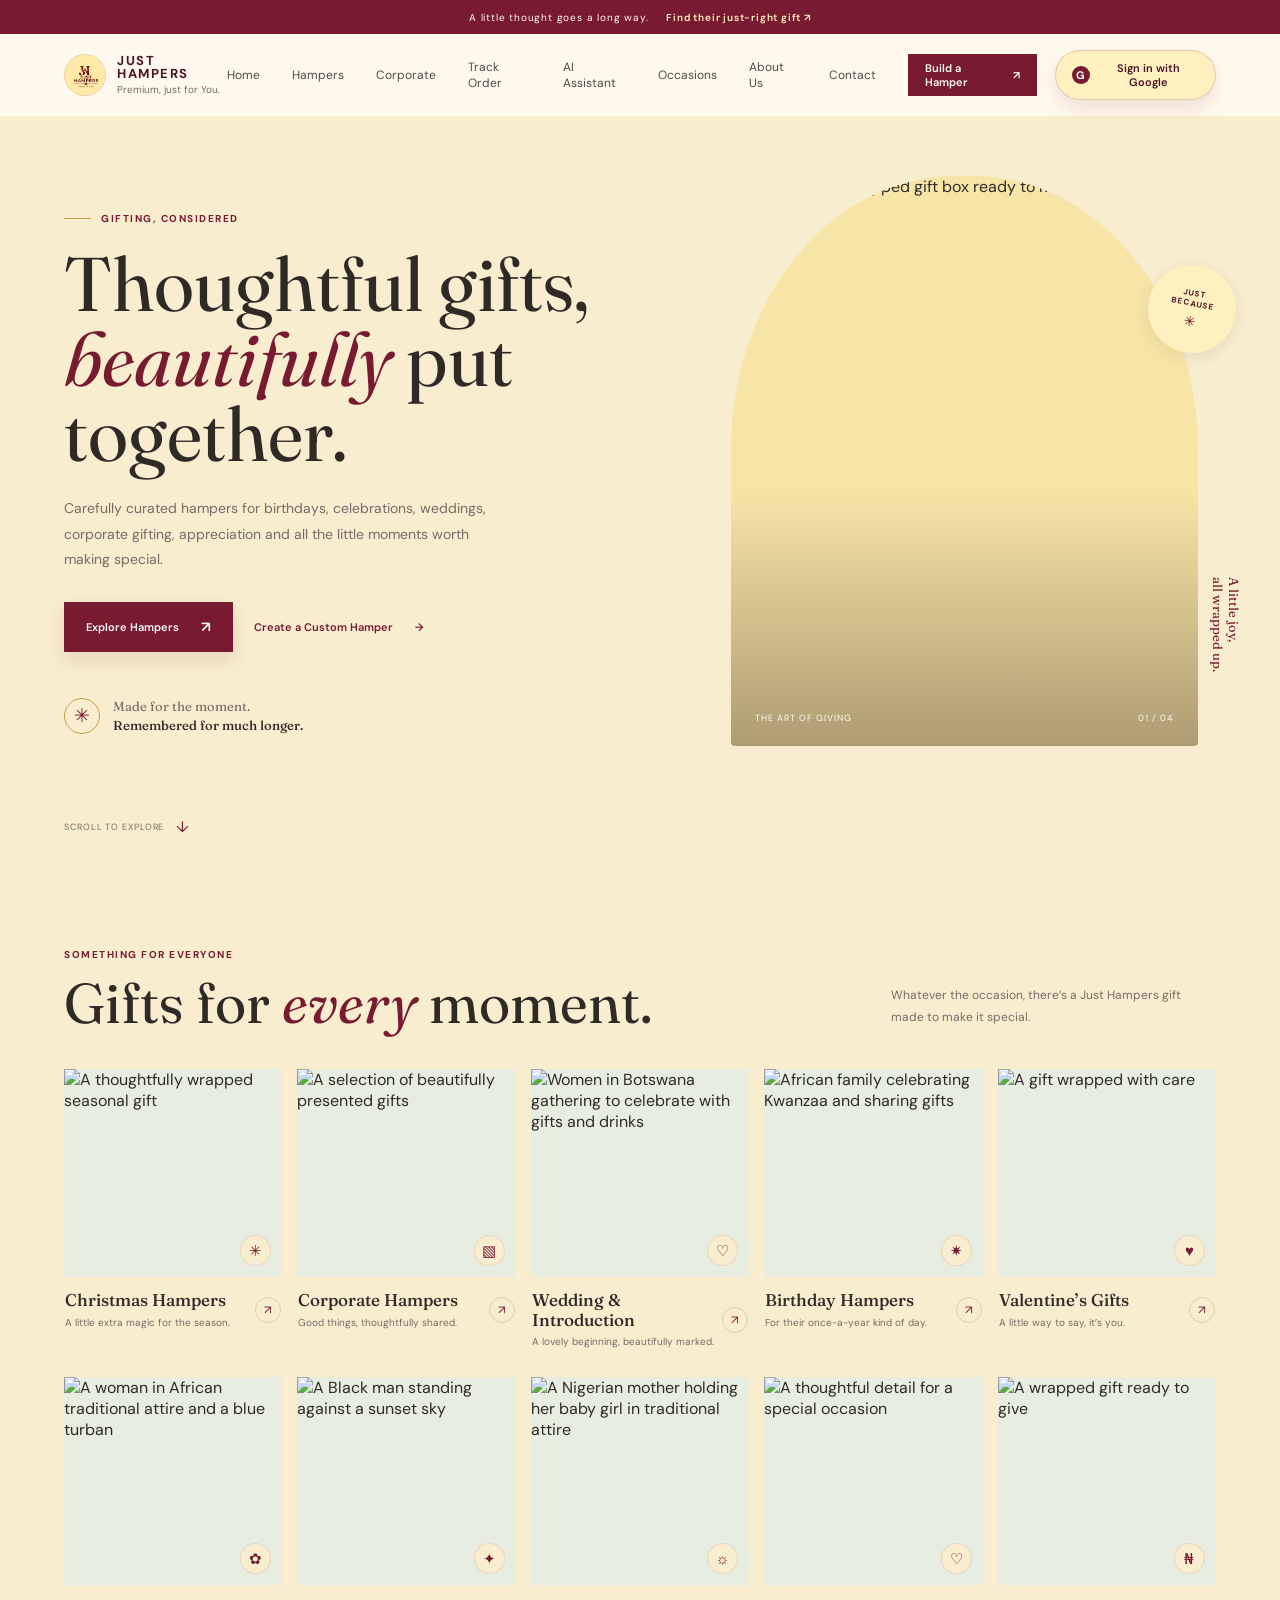
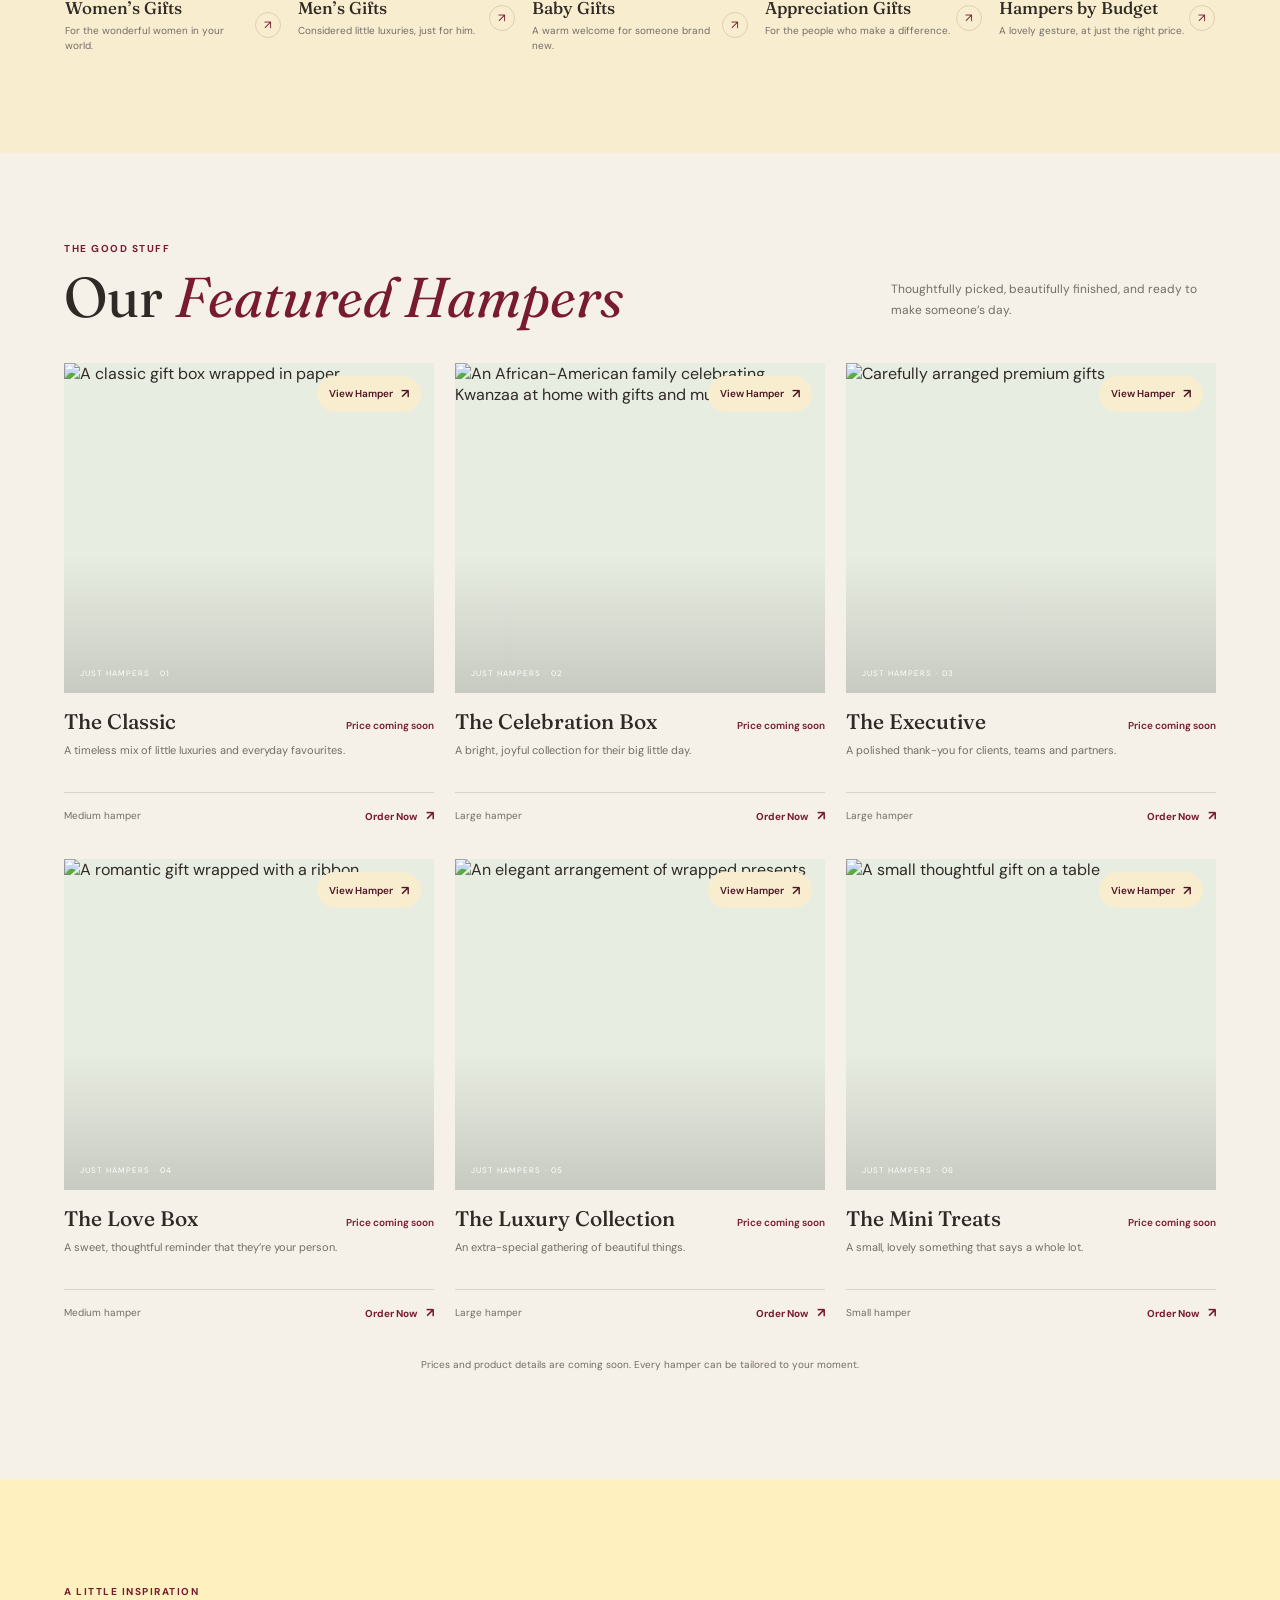
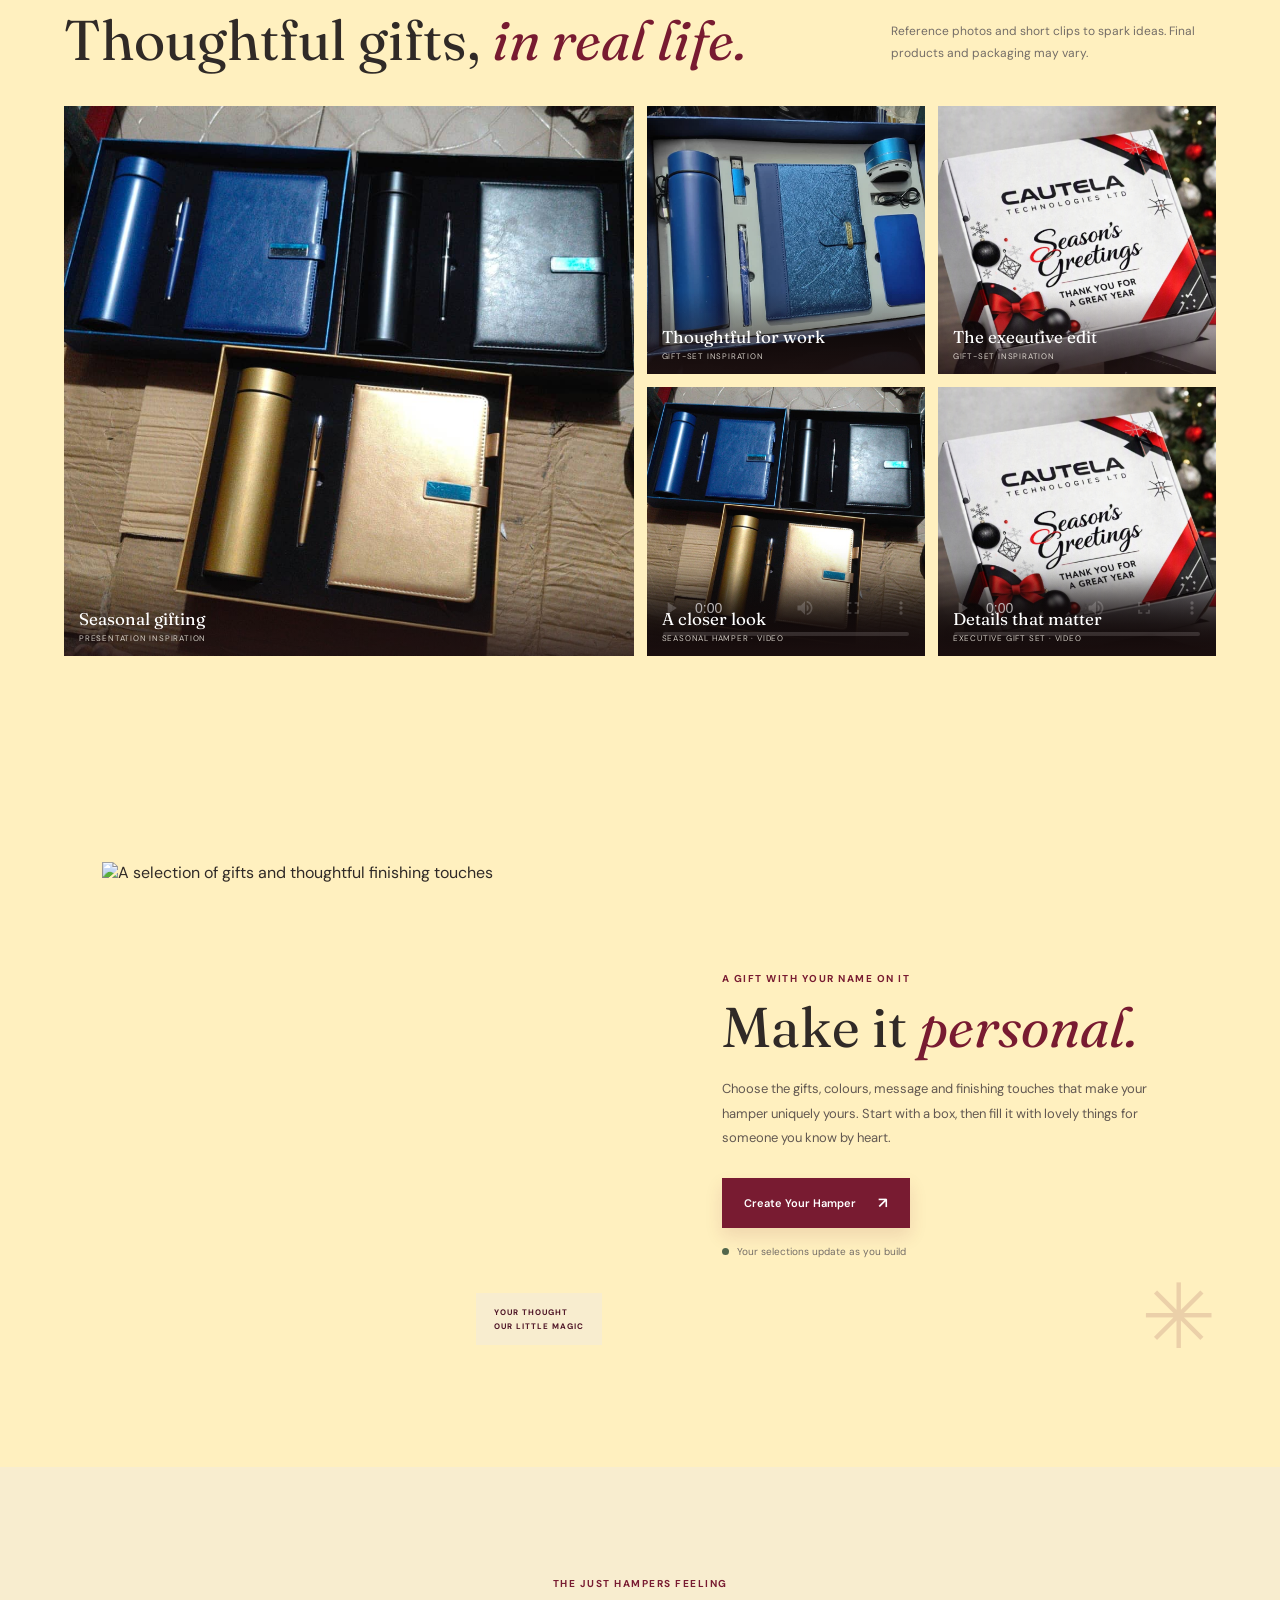
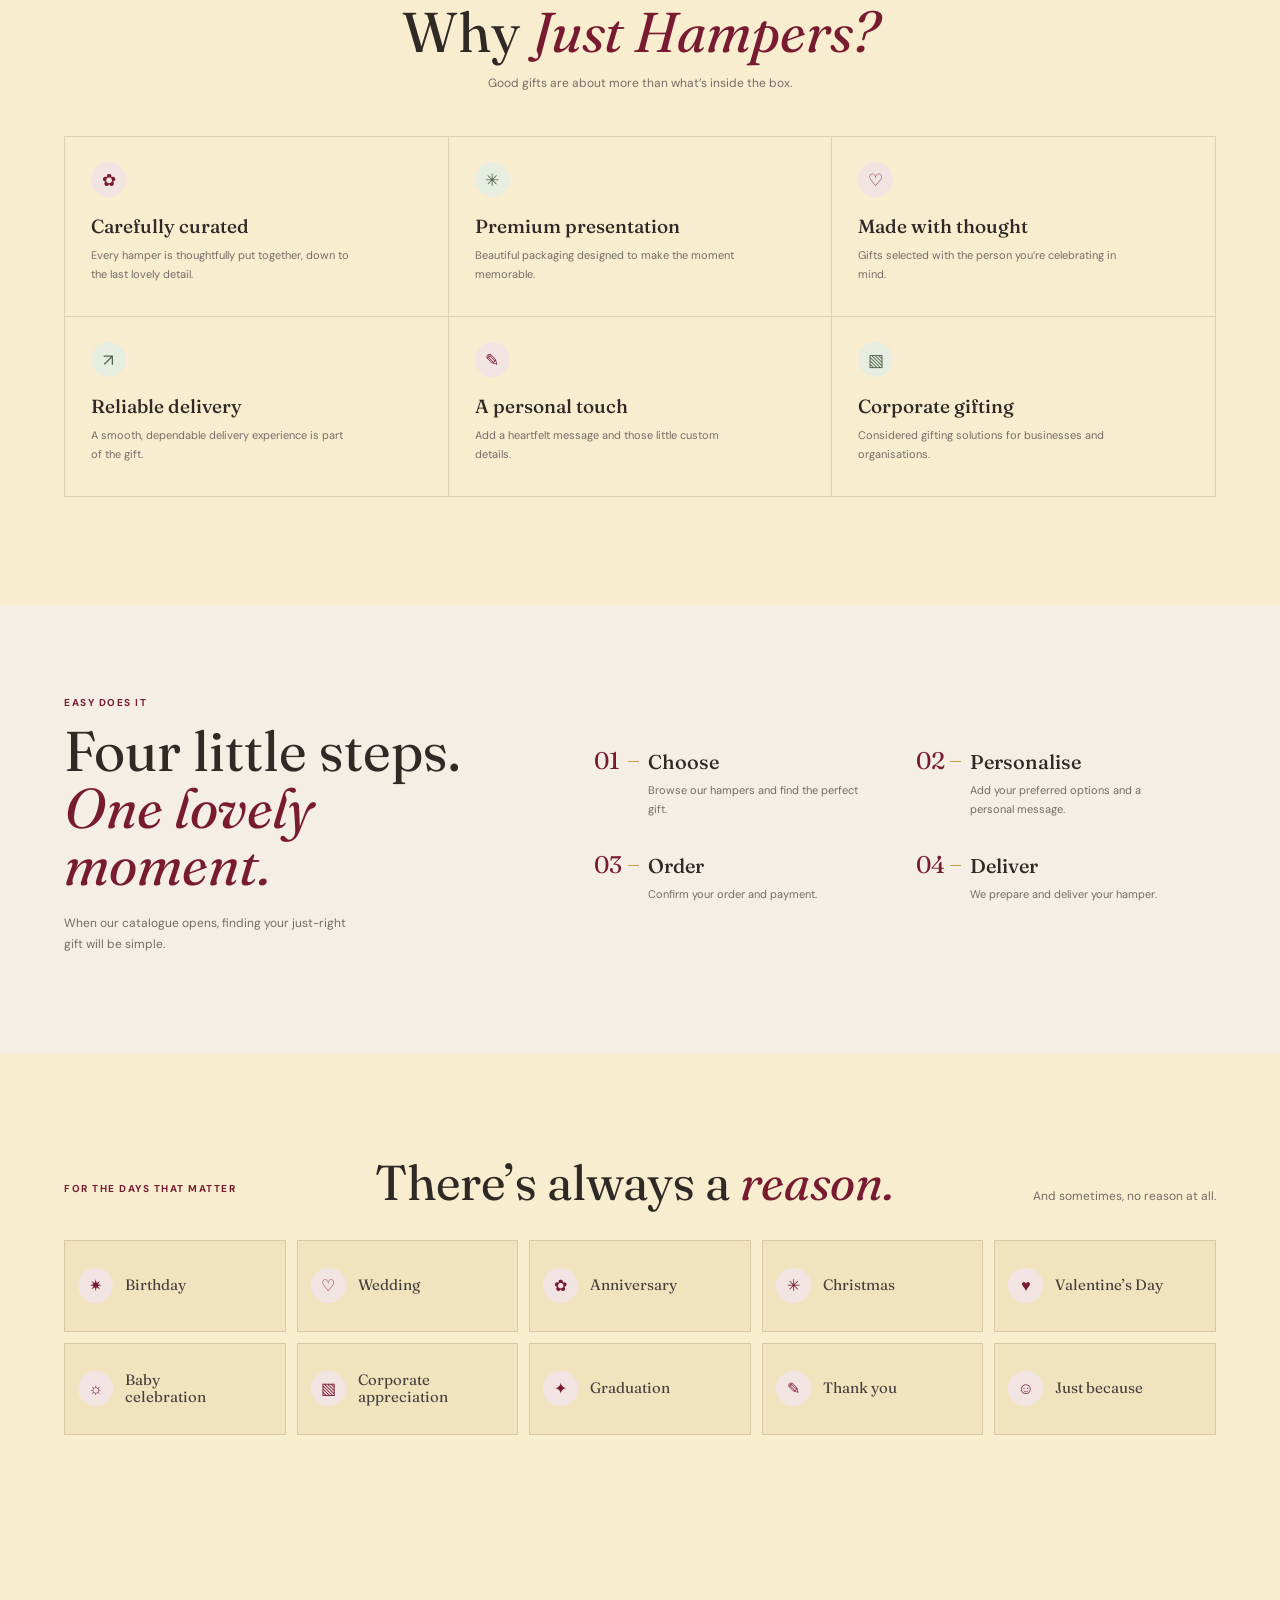
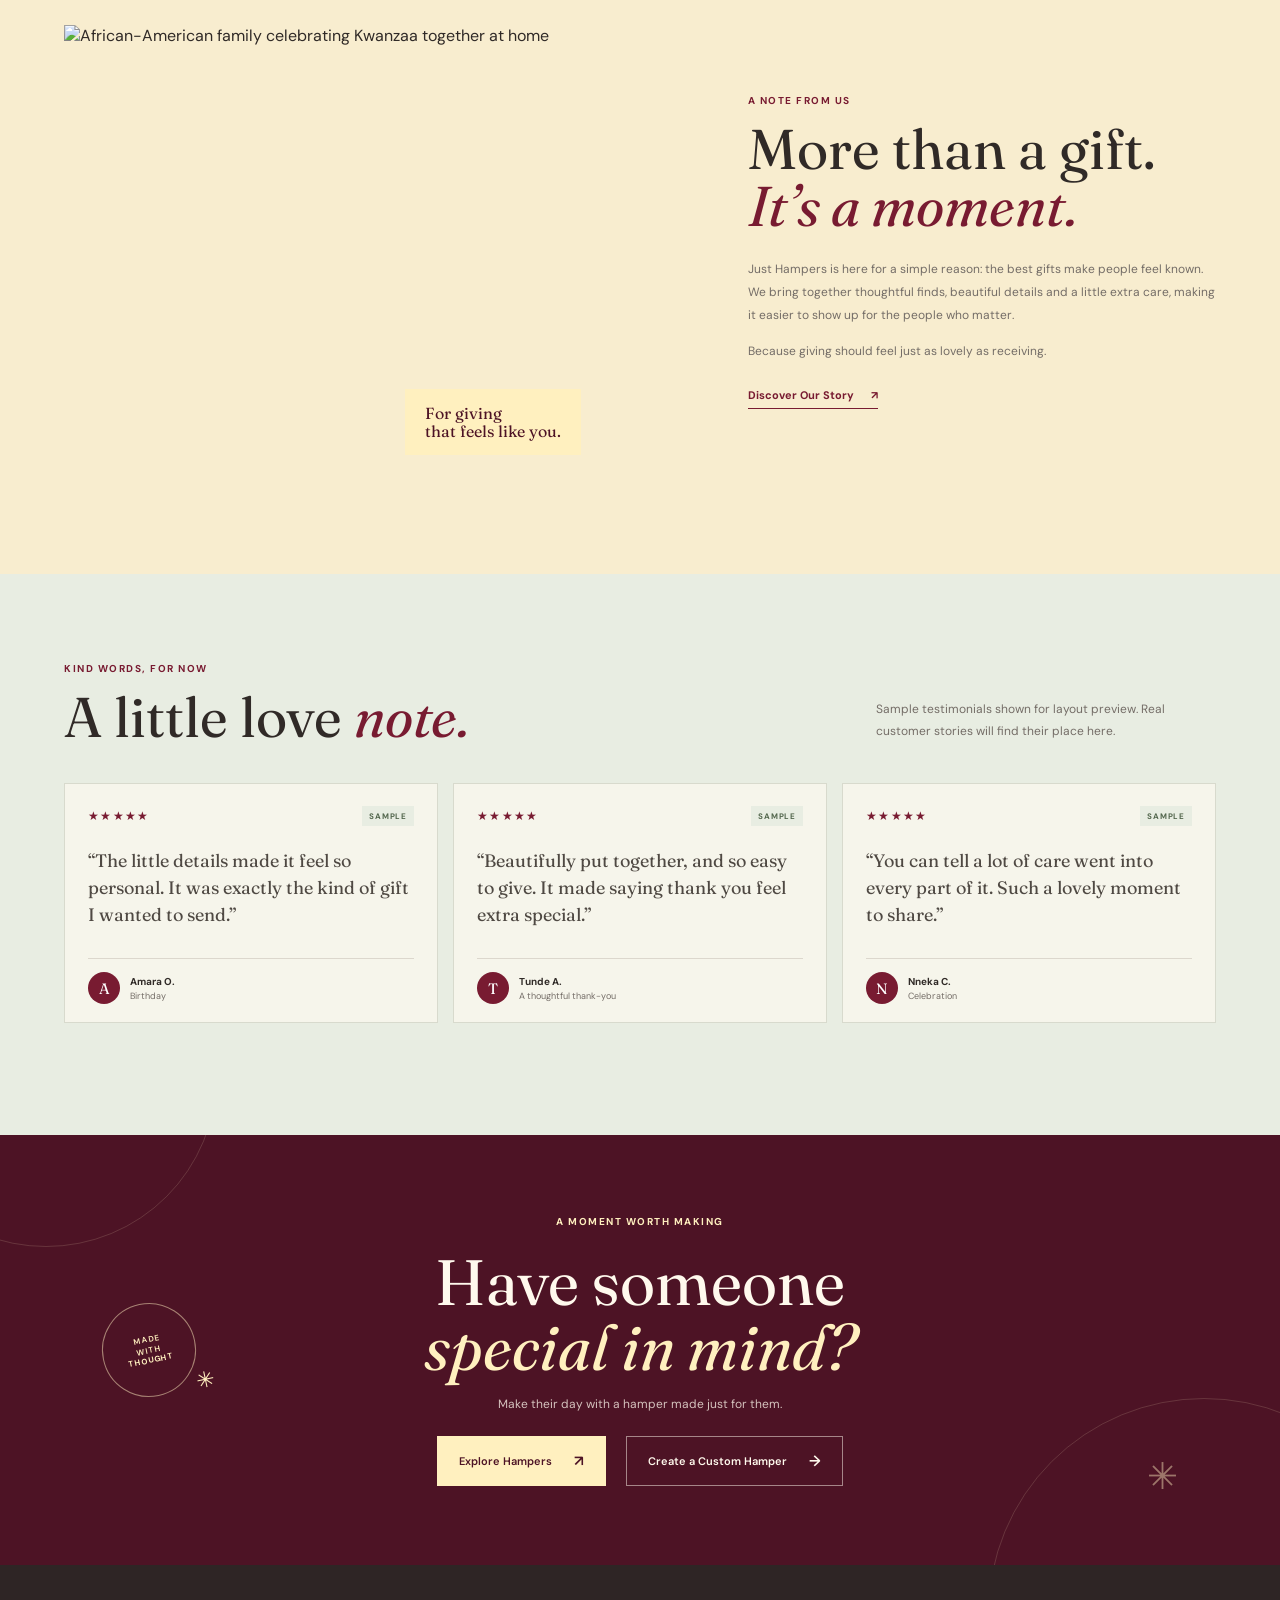
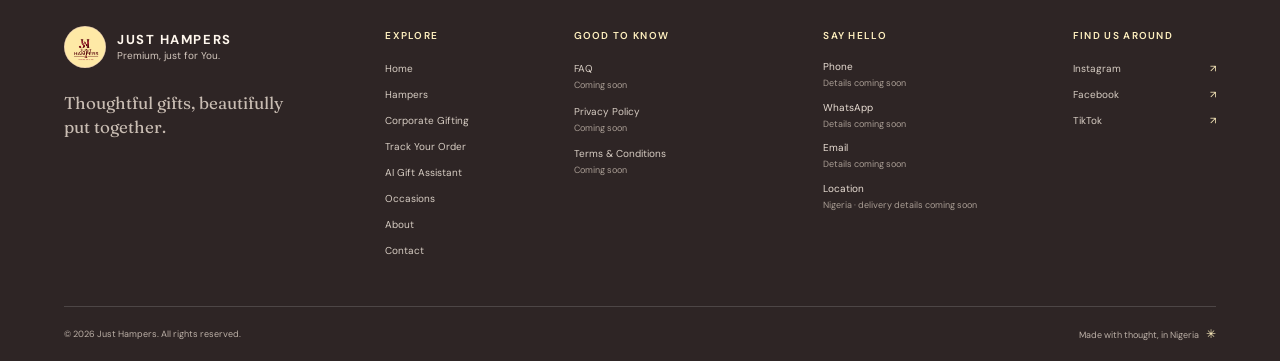
==== commit b6b6756f: "Update" ====
--- a/index.html
+++ b/index.html
@@ -129,7 +129,7 @@
     </section>
 
     <section class="about-section section-pad" id="about" aria-labelledby="about-title">
-      <div class="about-image reveal"><img src="https://images.unsplash.com/photo-1527529482837-4698179dc6ce?auto=format&amp;fit=crop&amp;w=1000&amp;q=85" alt="Friends sharing a warm moment at a celebration" loading="lazy"><span class="about-image-note">For giving<br>that feels like you.</span></div>
+      <div class="about-image reveal"><img src="https://images.pexels.com/photos/9706153/pexels-photo-9706153.jpeg?auto=compress&amp;cs=tinysrgb&amp;w=1000&amp;q=82" alt="African-American family celebrating Kwanzaa together at home" loading="lazy"><span class="about-image-note">For giving<br>that feels like you.</span></div>
       <div class="about-copy reveal"><p class="eyebrow">A note from us</p><h2 id="about-title">More than a gift.<br><em>It’s a moment.</em></h2><p>Just Hampers is here for a simple reason: the best gifts make people feel known. We bring together thoughtful finds, beautiful details and a little extra care, making it easier to show up for the people who matter.</p><p>Because giving should feel just as lovely as receiving.</p><a class="text-link" href="#contact">Discover Our Story <span aria-hidden="true">↗</span></a></div>
     </section>
 
--- a/styles.css
+++ b/styles.css
@@ -1,6 +1,6 @@
 :root {
   color-scheme: light;
-  --paper: #fffaf0;
+  --paper: #f8edcf;
   --cream: #fff0bf;
   --cream-deep: #f7e5a7;
   --ink: #302a27;
@@ -67,7 +67,7 @@
   padding: 8px 12px;
   border: 1px solid rgba(120, 27, 49, 0.18);
   border-radius: 999px;
-  background: rgba(255, 255, 255, 0.72);
+  background: var(--cream);
   box-shadow: 0 8px 18px rgba(58, 39, 31, 0.06);
 }
 .auth-avatar {
@@ -83,7 +83,7 @@
 .auth-signout, .auth-button {
   border: 1px solid rgba(120, 27, 49, 0.18);
   border-radius: 999px;
-  background: #fff;
+  background: var(--cream);
   color: var(--berry-dark);
   font: inherit;
   font-size: 11px;
@@ -107,7 +107,7 @@
   padding: 10px 12px;
   border: 1px solid rgba(120, 27, 49, 0.18);
   border-radius: 12px;
-  background: #fff7f0;
+  background: #f6e9c8;
   color: var(--muted);
   font-size: 12px;
   line-height: 1.5;
@@ -189,7 +189,7 @@
 .product-meta button span { margin-left: 7px; font-size: 13px; }
 .catalogue-note { margin: 34px 0 0; color: var(--muted); font-size: 10px; text-align: center; }
 
-.gift-lookbook.section-pad { width: 100%; padding-inline: max(5vw, calc((100vw - var(--content)) / 2)); background: #fff6e9; }
+.gift-lookbook.section-pad { width: 100%; padding-inline: max(5vw, calc((100vw - var(--content)) / 2)); background: var(--cream); }
 .gift-gallery { display: grid; grid-template-columns: repeat(4, minmax(0, 1fr)); grid-auto-rows: clamp(190px, 21vw, 270px); gap: 13px; }
 .gift-gallery-card { position: relative; overflow: hidden; min-width: 0; min-height: 0; margin: 0; background: var(--cream-deep); }
 .gift-gallery-card img, .gift-gallery-card video { width: 100%; height: 100%; object-fit: cover; transition: transform .55s cubic-bezier(.2,.65,.3,1); }
@@ -216,7 +216,7 @@
 .section-heading-centered > p { max-width: 390px; margin: 0; }
 .feature-grid { display: grid; grid-template-columns: repeat(3, minmax(0, 1fr)); border-top: 1px solid var(--line); border-left: 1px solid var(--line); }
 .feature-card { min-height: 180px; padding: 25px 26px 20px; border-right: 1px solid var(--line); border-bottom: 1px solid var(--line); transition: background .25s ease; }
-.feature-card:hover { background: #fff3d8; }
+.feature-card:hover { background: #f6e9c8; }
 .feature-icon { display: grid; width: 35px; height: 35px; margin-bottom: 17px; place-items: center; border-radius: 50%; color: var(--berry); background: var(--berry-soft); font-size: 17px; }
 .feature-card:nth-child(2n) .feature-icon { color: var(--sage-dark); background: var(--sage); }
 .feature-card h3 { margin: 0 0 8px; font-family: var(--serif); font-size: 19px; font-weight: 500; }
@@ -239,11 +239,11 @@
 .occasion-heading h2 { font-size: clamp(35px, 4vw, 49px); }
 .occasion-heading > p:last-child { margin: 0 0 4px; color: var(--muted); font-size: 12px; }
 .occasion-track { display: grid; grid-template-columns: repeat(5, minmax(0, 1fr)); gap: 11px; }
-.occasion-card { position: relative; display: flex; min-height: 92px; align-items: center; gap: 12px; padding: 14px 13px; border: 1px solid var(--line); background: rgba(255,255,255,.36); transition: color .2s ease, background .2s ease, border-color .2s ease, transform .2s ease; }
+.occasion-card { position: relative; display: flex; min-height: 92px; align-items: center; gap: 12px; padding: 14px 13px; border: 1px solid var(--line); background: rgba(198,155,76,.12); transition: color .2s ease, background .2s ease, border-color .2s ease, transform .2s ease; }
 .occasion-card > span:first-child { display: grid; width: 35px; height: 35px; flex: 0 0 35px; place-items: center; border-radius: 50%; color: var(--berry); background: var(--berry-soft); font-size: 16px; }
 .occasion-card > span:nth-child(2) { max-width: 110px; color: #48413b; font-family: var(--serif); font-size: 15px; line-height: 1.1; }
 .occasion-card i { position: absolute; top: 12px; right: 12px; color: var(--berry); font-size: 11px; font-style: normal; opacity: 0; transform: translate(-3px, 3px); transition: opacity .2s ease, transform .2s ease; }
-.occasion-card:hover { border-color: var(--berry); background: #fff4de; transform: translateY(-3px); }
+.occasion-card:hover { border-color: var(--berry); background: #f6e9c8; transform: translateY(-3px); }
 .occasion-card:hover i { opacity: 1; transform: translate(0); }
 
 .about-section { display: grid; grid-template-columns: minmax(0, .95fr) minmax(0, .8fr); align-items: center; gap: clamp(55px, 10vw, 140px); padding-top: 90px; padding-bottom: 96px; }
@@ -281,7 +281,7 @@
 .final-cta > p:not(.eyebrow) { margin: 0 0 24px; color: rgba(255, 249, 237, .76); font-size: 12px; }
 .cta-actions { justify-content: center; }
 .button-light { color: var(--berry-dark); background: var(--cream); }
-.button-light:hover { background: white; }
+.button-light:hover { background: var(--cream); }
 .button-outline-light { border-color: rgba(255, 249, 237, .5); color: #fff9ed; background: transparent; }
 .button-outline-light:hover { border-color: var(--cream); color: var(--berry-dark); background: var(--cream); }
 .cta-stamp { position: absolute; top: 50%; left: max(8%, calc((100% - 1100px) / 2)); display: flex; width: 94px; height: 94px; flex-direction: column; align-items: center; justify-content: center; border: 1px solid rgba(255, 240, 191, .5); border-radius: 50%; color: var(--cream); font-size: 8px; font-weight: 600; letter-spacing: .12em; line-height: 1.35; transform: translateY(-50%) rotate(-12deg); }
